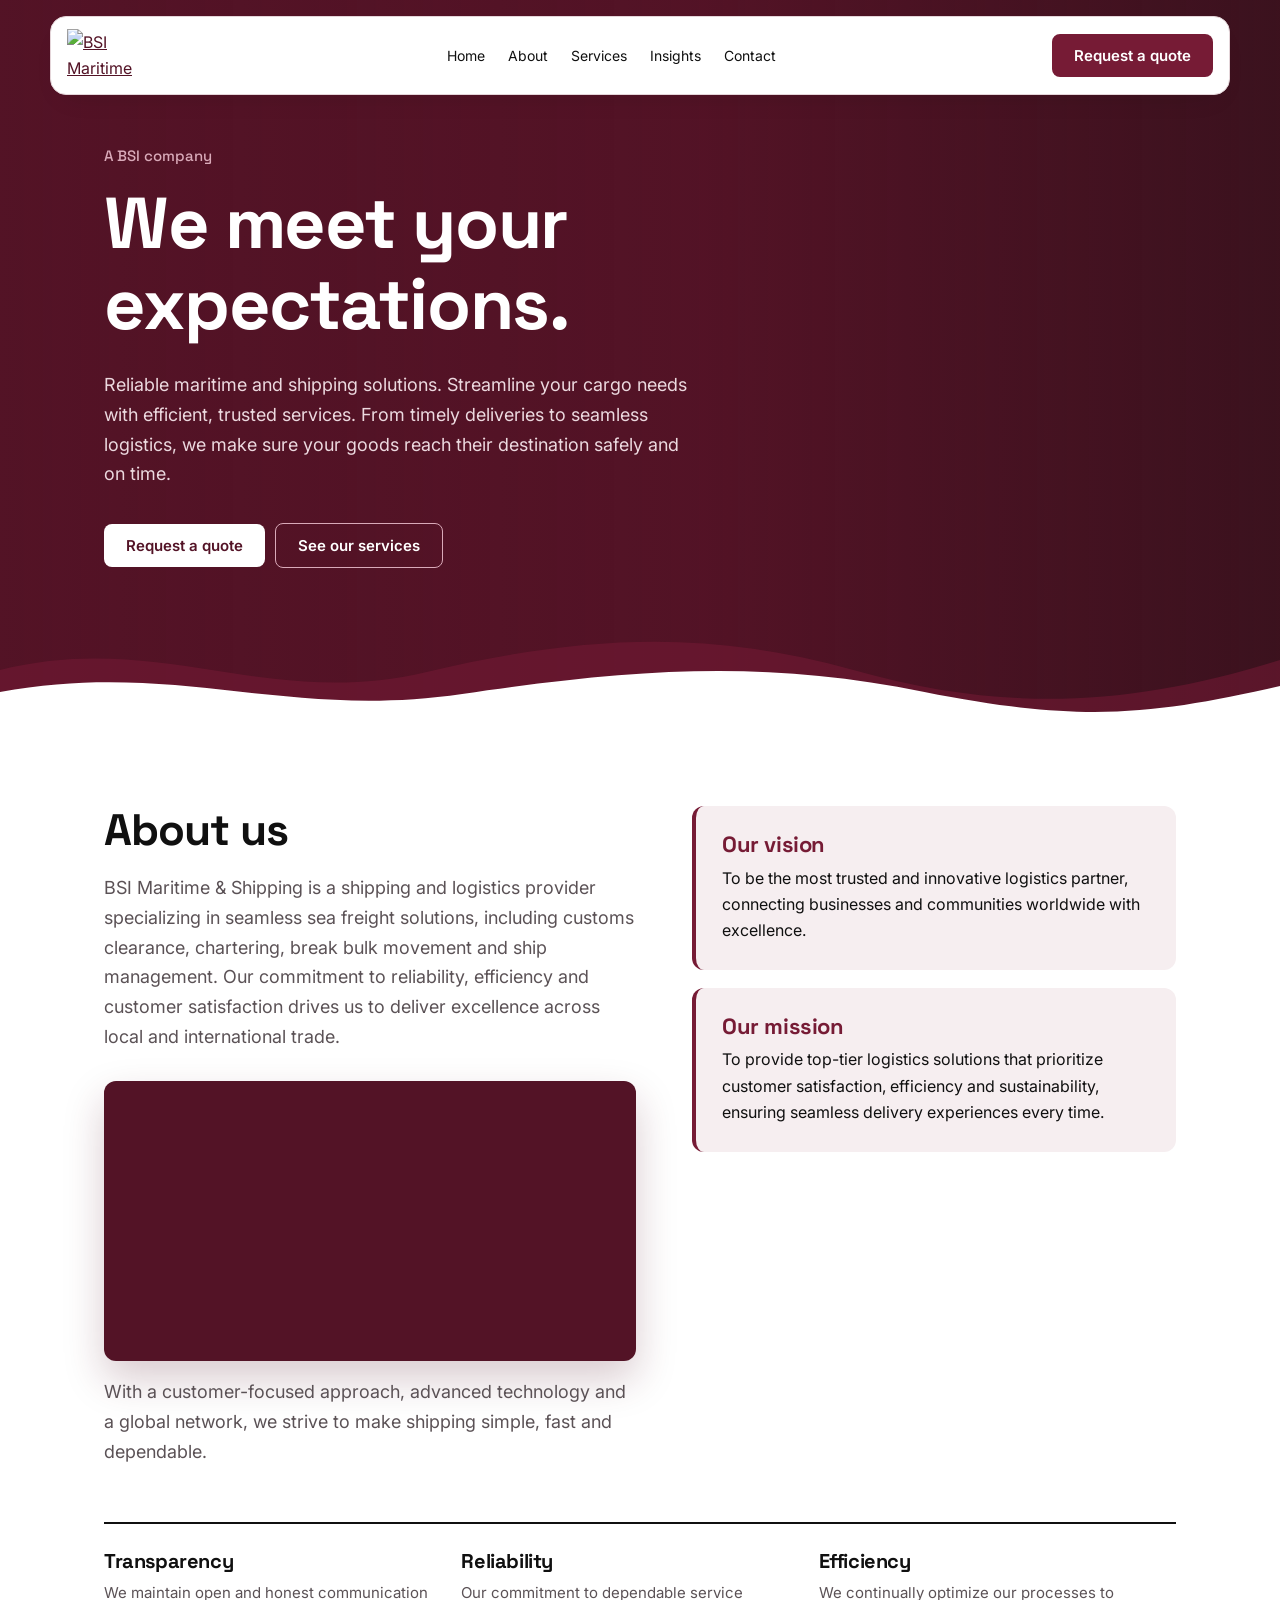
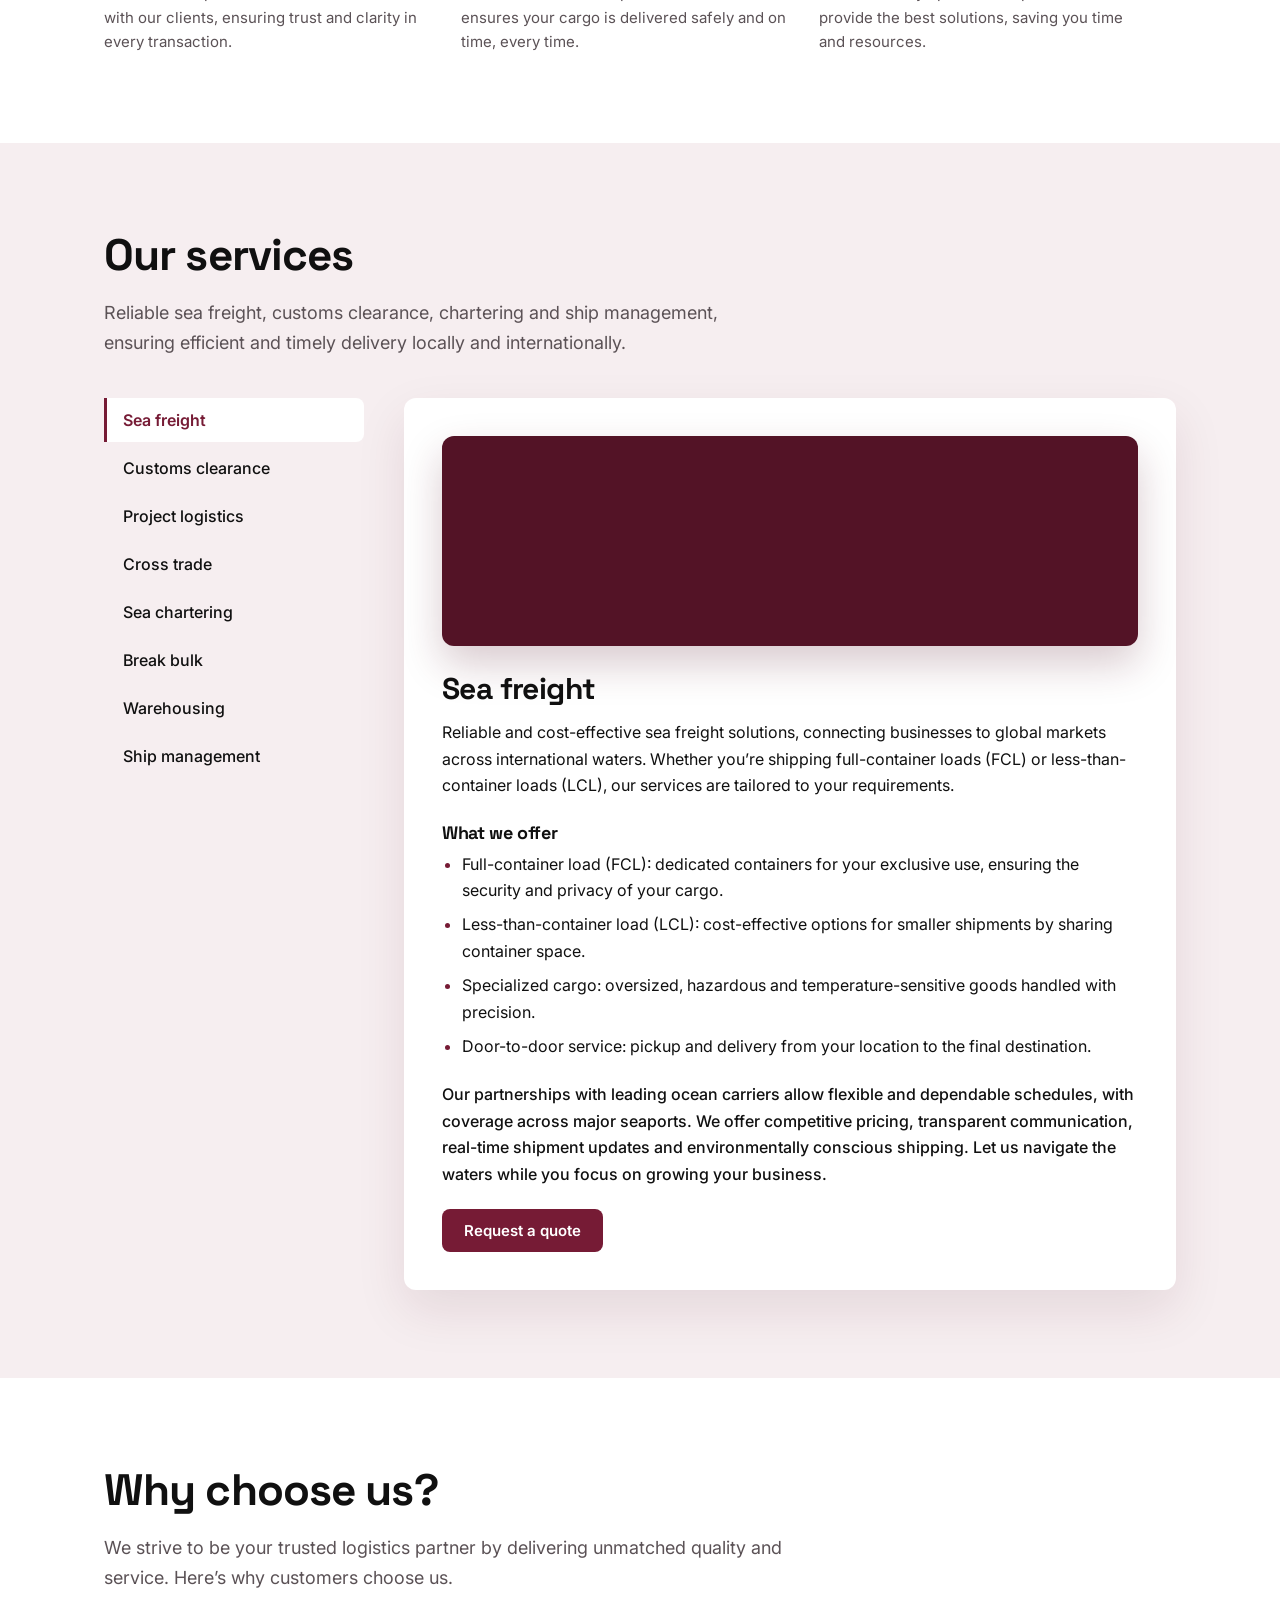
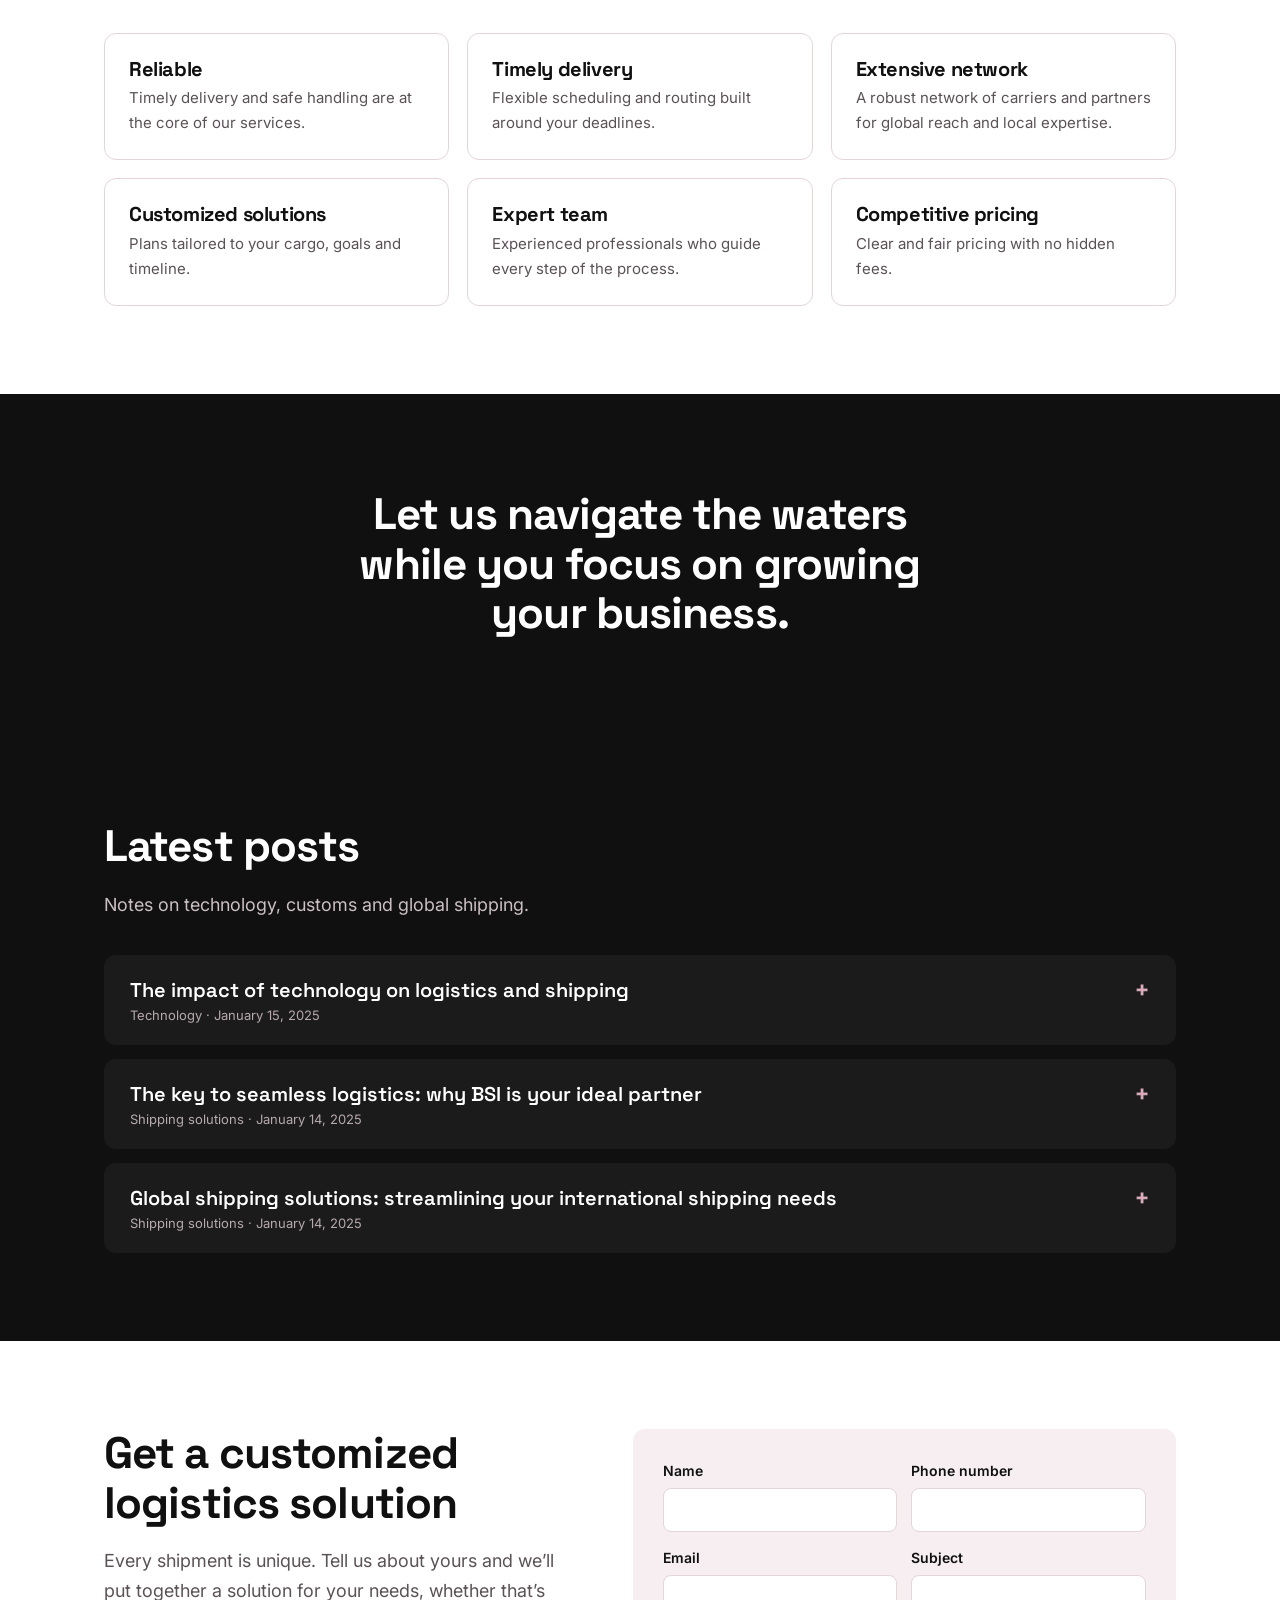
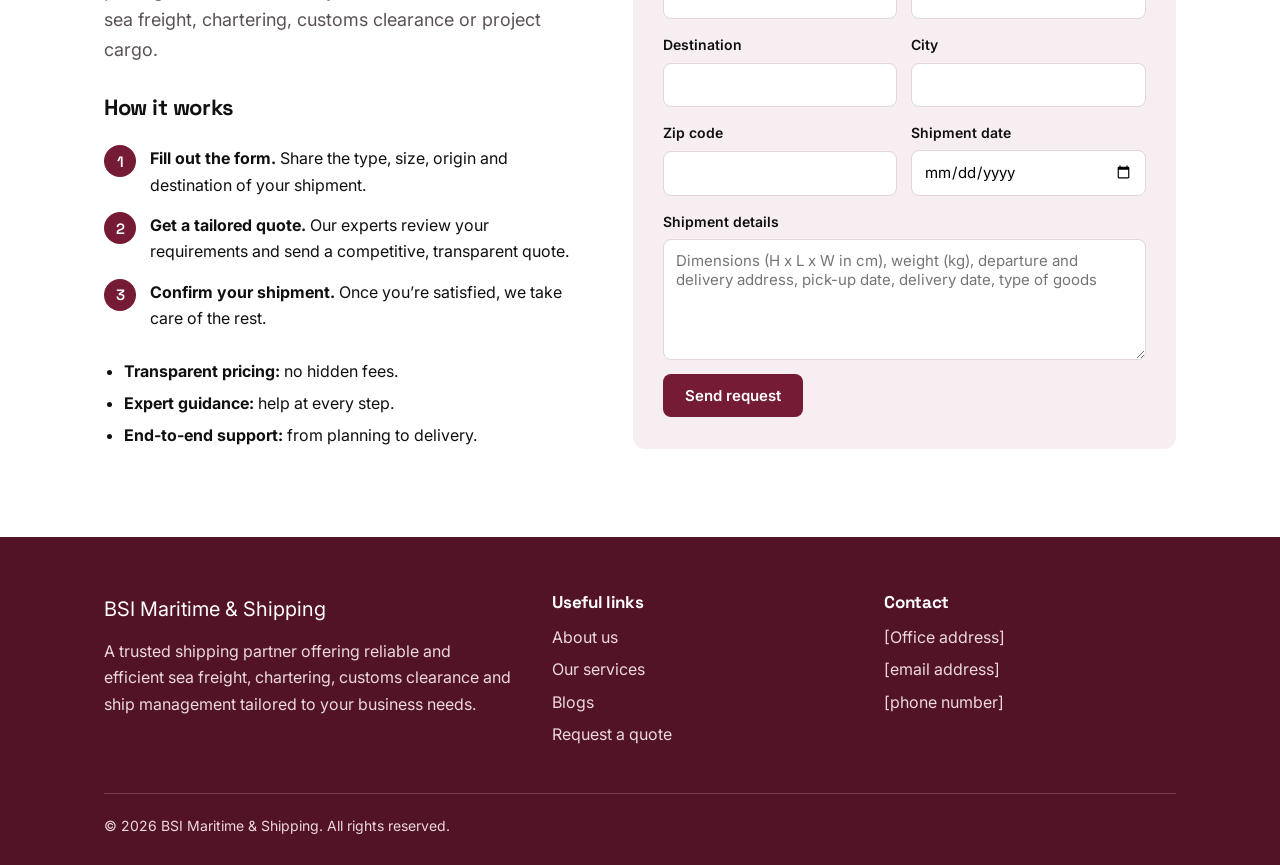
==== maritime.html @ 0d34135e "created and integrated the maritime page" ====
<!DOCTYPE html>
<html lang="en">
<head>
<meta charset="utf-8">
<meta name="viewport" content="width=device-width, initial-scale=1">
<title>BSI Maritime &amp; Shipping</title>
<meta name="description" content="Sea freight, customs clearance, chartering, break bulk and ship management from BSI Maritime & Shipping.">
<link rel="preconnect" href="https://fonts.googleapis.com">
<link rel="preconnect" href="https://fonts.gstatic.com" crossorigin>
<link href="https://fonts.googleapis.com/css2?family=Inter:wght@400;500;600&family=Space+Grotesk:wght@500;600;700&display=swap" rel="stylesheet">
<style>
:root{--primary:#761B35;--deep:#531326;--ink:#101010;--bg:#fff;--tint:#f6eef0;--line:#e4d5d9;--muted:#5b5256;--r:12px;--b:8px;--img-hero:url(assets/horse-background.jpg);--img-about:url(assets/horse-background.jpg);--img-service:url(assets/horse-background.jpg);--img-band:url(assets/horse-background.jpg)}
*{box-sizing:border-box;margin:0;padding:0}
html{scroll-behavior:smooth;scroll-padding-top:76px}
body{font:16px/1.65 Inter,sans-serif;color:var(--ink);background:var(--bg)}
h1,h2,h3,h4{font-family:'Space Grotesk',sans-serif;line-height:1.12;letter-spacing:-.02em}
a{color:var(--deep)}
:focus-visible{outline:3px solid var(--primary);outline-offset:3px}
.wrap{max-width:1120px;margin:0 auto;padding:0 24px}
section{padding:88px 0}

/* Main website navbar */
nav[aria-label="Main navigation"] {
  position: fixed;
  top: 16px;
  left: 0;
  right: 0;
  z-index: 50;
}

nav[aria-label="Main navigation"] > .wrap {
  width: calc(100% - 40px);
  max-width: 1180px;
  display: flex;
  align-items: center;
  justify-content: space-between;
  gap: clamp(10px, 1.4vw, 20px);
  padding: 12px 16px;
  background: #fff;
  border: 1px solid var(--line);
  border-radius: 16px;
  box-shadow: 0 12px 30px -18px rgba(16, 16, 16, .22);
}

.logo {
  display: block;
  flex: none;
}

.logo img {
  display: block;
  width: 104px;
  max-width: 22vw;
  height: auto;
}

.pill {
  display: flex;
  flex: 1;
  min-width: 0;
  justify-content: center;
  gap: 0;
}

.pill > div {
  position: relative;
}

.pill > div > a {
  position: relative;
  display: block;
  padding: 8px clamp(6px, .9vw, 12px);
  font-size: 14px;
  white-space: nowrap;
  border-radius: 8px;
  text-decoration: none;
  color: var(--ink);
  transition: background .25s;
}

.pill > div:hover > a {
  background: var(--tint);
  color: var(--primary);
}

.nr {
  display: flex;
  align-items: center;
  gap: 10px;
}

.burger {
  display: none;
  width: 42px;
  height: 42px;
  flex-direction: column;
  align-items: center;
  justify-content: center;
  gap: 5px;
  padding: 0;
  border: 1px solid var(--line);
  border-radius: 10px;
  background: #fff;
  cursor: pointer;
}

.burger i {
  display: block;
  width: 18px;
  height: 2px;
  background: var(--ink);
  border-radius: 2px;
  transition: transform .35s, opacity .25s;
}

.burger.open i:nth-child(1) {
  transform: translateY(7px) rotate(45deg);
}

.burger.open i:nth-child(2) {
  opacity: 0;
}

.burger.open i:nth-child(3) {
  transform: translateY(-7px) rotate(-45deg);
}

#mm {
  flex: 0 0 100%;
  min-width: 0;
  max-height: 0;
  overflow: hidden;
  padding: 0 12px;
  border-top: 1px solid transparent;
  opacity: 0;
  visibility: hidden;
  transform: translateY(-4px);
  transition: max-height .3s ease, margin-top .3s ease,
    padding .3s ease, opacity .2s ease,
    transform .3s ease, visibility .3s;
}

#mm.open {
  max-height: min(70vh, 540px);
  overflow-y: auto;
  margin-top: 8px;
  padding: 10px 12px 4px;
  border-top-color: var(--line);
  opacity: 1;
  visibility: visible;
  transform: none;
}

#mm a {
  display: block;
  padding: 12px 0;
  font-size: 15px;
  color: var(--ink);
  text-decoration: none;
  border-bottom: 1px solid var(--line);
}

#mm a:last-child {
  border: 0;
}

@media (min-width: 1101px) {
  #mm {
    display: none;
  }
}

@media (max-width: 1100px) {
  nav[aria-label="Main navigation"] > .wrap {
    flex-wrap: wrap;
    row-gap: 0;
  }

  .pill {
    display: none;
  }

  .burger {
    display: flex;
  }
}

@media (max-width: 575.98px) {
  nav[aria-label="Main navigation"] > .wrap {
    width: calc(100% - 24px);
    padding: 10px 12px;
  }

  .logo img {
    width: 88px;
  }

  .nr {
    gap: 6px;
  }

  .nr > .btn {
    padding: 10px 12px;
    font-size: 12px;
  }

  .burger {
    width: 38px;
    height: 38px;
  }
}

.btn{display:inline-block;padding:12px 22px;border-radius:var(--b);background:var(--primary);color:#fff!important;text-decoration:none;font-weight:600;border:0;cursor:pointer;font:600 15px Inter,sans-serif}
.btn{transition:background .25s,transform .25s,box-shadow .25s}
.btn:hover{background:var(--deep);transform:translateY(-2px);box-shadow:0 10px 22px rgba(83,19,38,.28)}
.btn.dark{background:var(--ink)}
.btn.light{background:#fff;color:var(--deep)!important}
.hero{background:var(--deep);isolation:isolate;color:#fff;padding:120px 0 150px;position:relative;overflow:hidden}
.hero h1{font-size:clamp(40px,7vw,72px);max-width:13ch;font-weight:700}
.hero p{max-width:54ch;margin:26px 0 34px;font-size:18px;color:#ecd9df}
.hero .tag{font:500 15px 'Space Grotesk',sans-serif;color:#d9aab9;margin-bottom:18px}
.waves{position:absolute;left:0;right:0;bottom:-2px;width:100%;height:110px}
.hero .btn+.btn{margin-left:10px}
h2{font-size:clamp(30px,4.4vw,44px);margin-bottom:18px}
.lead{max-width:62ch;color:var(--muted);font-size:18px}
.ph{border-radius:var(--r);background-size:cover;background-position:center;background-color:var(--deep)}
.band{min-height:340px;background:linear-gradient(rgba(16,16,16,.6),rgba(16,16,16,.6)),var(--img-band) center/cover var(--ink);color:#fff;display:grid;place-items:center;text-align:center;padding:48px 24px}
.band h2{max-width:22ch;margin:0 auto}
.about{display:grid;grid-template-columns:1.1fr 1fr;gap:56px;align-items:start}
.vm{display:grid;gap:18px}
.vm div{background:var(--tint);border-radius:var(--r);padding:26px}
.vm h3{font-size:22px;margin-bottom:8px;color:var(--primary)}
.values{display:grid;grid-template-columns:repeat(3,1fr);gap:0;margin-top:56px;border-top:2px solid var(--ink)}
.values div{padding:26px 26px 0 0}
.values h3{font-size:20px;margin-bottom:8px}
.values p{color:var(--muted);font-size:15px}
#services{background:var(--tint)}
.svc{display:grid;grid-template-columns:260px 1fr;gap:40px;margin-top:40px}
.tabs{display:flex;flex-direction:column;gap:4px}
.tabs button{text-align:left;padding:12px 16px;border:0;border-left:3px solid transparent;background:none;font:500 16px Inter,sans-serif;color:var(--ink);cursor:pointer;border-radius:0 var(--b) var(--b) 0}
.tabs button:hover{background:#fff}
.tabs button[aria-selected=true]{background:#fff;border-left-color:var(--primary);color:var(--primary);font-weight:600}
.panel{background:#fff;border-radius:var(--r);padding:38px}
.panel h3{font-size:30px;margin-bottom:14px}
.panel h4{font-size:18px;margin:24px 0 8px}
.panel ul{padding-left:20px;display:grid;gap:8px}
.panel li::marker{color:var(--primary)}
.panel .close{margin-top:22px;font-weight:500}
.why{display:grid;grid-template-columns:repeat(3,1fr);gap:18px;margin-top:40px}
.why div{border:1px solid var(--line);border-radius:var(--r);padding:24px}
.why h3{font-size:20px;margin-bottom:6px}
.why p{font-size:15px;color:var(--muted)}
#insights{background:var(--ink);color:#fff}
#insights .lead{color:#cbbfc3}
.posts{display:grid;gap:14px;margin-top:36px}
details{background:#1b1b1b;border-radius:var(--r);padding:22px 26px}
summary{cursor:pointer;font:600 20px 'Space Grotesk',sans-serif;list-style:none;display:flex;justify-content:space-between;gap:18px}
summary::after{content:'+';color:#d9aab9;font-size:26px;line-height:1}
summary::after{transition:transform .3s;display:inline-block}
details[open] summary::after{transform:rotate(45deg)}
summary small{display:block;font:400 13px Inter,sans-serif;color:#b7a9ae;margin-top:4px}
details .body{margin-top:18px;color:#e5dade;display:grid;gap:12px;max-width:74ch}
details h4{font-size:17px;color:#fff;margin-top:6px}
details ul{padding-left:20px;display:grid;gap:6px}
.quote{display:grid;grid-template-columns:1fr 1.15fr;gap:56px}
.steps{margin-top:26px;display:grid;gap:14px;counter-reset:s}
.steps li{list-style:none;counter-increment:s;padding-left:46px;position:relative}
.steps li::before{content:counter(s);position:absolute;left:0;top:0;width:32px;height:32px;border-radius:50%;background:var(--primary);color:#fff;display:grid;place-items:center;font:600 15px 'Space Grotesk',sans-serif}
form{display:grid;grid-template-columns:1fr 1fr;gap:14px;background:var(--tint);padding:30px;border-radius:var(--r)}
form label{display:grid;gap:5px;font-size:14px;font-weight:600}
form .full{grid-column:1/-1}
input,textarea{font:400 15px Inter,sans-serif;padding:11px 12px;border:1px solid var(--line);border-radius:var(--b);background:#fff;width:100%}
textarea{min-height:120px;resize:vertical}
#ok{display:none;grid-column:1/-1;font-weight:600;color:var(--deep)}
footer{background:var(--deep);color:#ecd9df;padding:56px 0 28px}
footer .cols{display:grid;grid-template-columns:1.4fr 1fr 1fr;gap:40px}
footer h4{color:#fff;margin-bottom:12px;font-size:17px}
footer a{color:#ecd9df;display:block;margin-bottom:6px;text-decoration:none}
footer a:hover{color:#fff}
footer .fine{margin-top:40px;padding-top:20px;border-top:1px solid #7a3a4d;font-size:14px}

/* motion + polish */
#bar{position:fixed;top:0;left:0;right:0;height:3px;background:var(--primary);transform:scaleX(0);transform-origin:left;z-index:30}
header{transition:box-shadow .3s}
header.on{box-shadow:0 6px 24px rgba(16,16,16,.08)}
nav a:not(.btn)::after{content:'';position:absolute;left:0;bottom:-6px;height:2px;width:100%;background:var(--primary);transform:scaleX(0);transform-origin:left;transition:transform .3s}
nav a:not(.btn):hover::after{transform:scaleX(1)}
.hero::before{content:'';position:absolute;inset:0;z-index:-1;background:linear-gradient(90deg,rgba(83,19,38,.94) 0%,rgba(83,19,38,.65) 55%,rgba(16,16,16,.35) 100%),var(--img-hero) center/cover;animation:zoom 24s ease-out forwards}
.hero .wrap{position:relative}
.waves{z-index:1}
.waves path:first-child{transform-origin:center;animation:drift 8s ease-in-out infinite alternate}
.hero .wrap>*{animation:rise .9s cubic-bezier(.2,.7,.2,1) both}
.hero .wrap>*:nth-child(2){animation-delay:.12s}
.hero .wrap>*:nth-child(3){animation-delay:.26s}
.hero .wrap>*:nth-child(4){animation-delay:.4s}
.hero .wrap>*:nth-child(5){animation-delay:.5s}
@keyframes zoom{from{transform:scale(1.12)}to{transform:scale(1)}}
@keyframes drift{from{transform:scaleX(1.08) translateX(-24px)}to{transform:scaleX(1.08) translateX(24px)}}
@keyframes rise{from{opacity:0;transform:translateY(28px)}to{opacity:1;transform:none}}
@keyframes fade{from{opacity:0;transform:translateY(8px)}to{opacity:1;transform:none}}
.js .rv{opacity:0;transform:translateY(26px);transition:opacity .8s cubic-bezier(.2,.7,.2,1),transform .8s cubic-bezier(.2,.7,.2,1)}
.js .rv.in{opacity:1;transform:none}
.ph{box-shadow:0 18px 40px rgba(83,19,38,.22)}
.vm div{transition:transform .3s,box-shadow .3s;border-left:4px solid var(--primary)}
.vm div:hover{transform:translateX(6px);box-shadow:0 10px 26px rgba(83,19,38,.12)}
.values div{transition:color .3s}
.values div:hover h3{color:var(--primary)}
.tabs button{transition:background .25s,color .25s,padding .25s}
.tabs button:hover{padding-left:22px}
.panel{box-shadow:0 20px 50px rgba(83,19,38,.1)}
.panel.swap>*{animation:fade .5s both}
.panel.swap>*:nth-child(2){animation-delay:.05s}.panel.swap>*:nth-child(3){animation-delay:.1s}.panel.swap>*:nth-child(n+4){animation-delay:.15s}
.why div{transition:transform .3s,border-color .3s,box-shadow .3s}
.why div:hover{transform:translateY(-6px);border-color:var(--primary);box-shadow:0 16px 34px rgba(83,19,38,.14)}
.band{background-attachment:fixed}
details{transition:background .3s}
details:hover{background:#242020}
details[open] .body{animation:fade .45s both}
input,textarea{transition:border-color .2s,box-shadow .2s}
input:focus,textarea:focus{outline:0;border-color:var(--primary);box-shadow:0 0 0 3px rgba(118,27,53,.18)}
#ok{animation:fade .5s both}
@media(max-width:860px){.band{background-attachment:scroll}}
@media(prefers-reduced-motion:reduce){*,*::before{animation:none!important;transition:none!important}.js .rv{opacity:1;transform:none}.band{background-attachment:scroll}}
@media (max-width: 860px) {
  header .wrap {
    height: auto;
    min-height: 64px;
    gap: 10px;
    flex-wrap: wrap;
    padding-top: 10px;
    padding-bottom: 10px;
  }

  .brand {
    font-size: 15px;
    line-height: 1.3;
    max-width: 185px;
  }

  .menu-toggle {
    display: block;
    margin-left: auto;
    padding: 6px 10px;
    font-size: 24px;
    line-height: 1;
    color: var(--deep);
    background: transparent;
    border: 1px solid var(--line);
    border-radius: 6px;
    cursor: pointer;
  }

  .main-nav {
    display: none;
    width: 100%;
    flex-direction: column;
    align-items: stretch;
    gap: 0;
    padding-top: 10px;
  }

  .main-nav.open {
    display: flex;
  }

  .main-nav > a:not(.btn) {
    display: block;
    padding: 10px 4px;
  }

  .main-nav .quote-btn {
    align-self: flex-start;
    width: auto;
    max-width: 150px;
    margin-top: 8px;
    padding: 9px 12px;
    font-size: 12px;
    line-height: 1.3;
    text-align: center;
  }

  .about,
  .svc,
  .quote,
  footer .cols {
    grid-template-columns: 1fr;
  }

  .values,
  .why {
    grid-template-columns: 1fr;
  }

  .tabs {
    flex-direction: row;
    flex-wrap: wrap;
  }

  .tabs button {
    border-left: 0;
    border-bottom: 3px solid transparent;
    border-radius: var(--b);
  }

  .tabs button[aria-selected="true"] {
    border-bottom-color: var(--primary);
  }

  form {
    grid-template-columns: 1fr;
  }

  section {
    padding: 48px 0;
  }

  .hero {
    padding: 64px 0 90px;
  }

  .hero h1 {
    font-size: clamp(34px, 9vw, 44px);
  }

  .hero p {
    margin: 18px 0 24px;
    font-size: 16px;
  }

  .waves {
    height: 65px;
  }

  .hero .btn+.btn {
    margin: 10px 0 0;
  }

  .panel {
    padding: 26px;
  }
}
@media(prefers-reduced-motion:reduce){html{scroll-behavior:auto}}
</style>
</head>
<body>
<div id="bar"></div>

<nav aria-label="Main navigation">
  <div class="wrap">
    <a class="logo" href="#top" aria-label="BSI Maritime home">
      <img src="/assets/bsi-logo.png" alt="BSI Maritime">
    </a>

    <div class="pill">
      <div><a href="#top">Home</a></div>
      <div><a href="#about">About</a></div>
      <div><a href="#services">Services</a></div>
      <div><a href="#insights">Insights</a></div>
      <div><a href="#contact">Contact</a></div>
    </div>

    <div class="nr">
      <a class="btn d" href="#quote">Request a quote</a>
      <button class="burger" id="bg"
        type="button" aria-label="Open menu"
        aria-expanded="false">
        <i></i><i></i><i></i>
      </button>
    </div>

    <div id="mm">
      <a href="#top">Home</a>
      <a href="#about">About</a>
      <a href="#services">Services</a>
      <a href="#insights">Insights</a>
      <a href="#contact">Contact</a>
      <a href="#quote">Request a quote</a>
    </div>
  </div>
</nav>


<main id="top">
<section class="hero">
<div class="wrap">
<p class="tag">A BSI company</p>
<h1>We meet your expectations.</h1>
<p>Reliable maritime and shipping solutions. Streamline your cargo needs with efficient, trusted services. From timely deliveries to seamless logistics, we make sure your goods reach their destination safely and on time.</p>
<a class="btn light" href="#quote">Request a quote</a><a class="btn" style="background:transparent;border:1px solid #d9aab9" href="#services">See our services</a>
</div>
<svg class="waves" viewBox="0 0 1440 110" preserveAspectRatio="none" aria-hidden="true"><path d="M0 60 C180 20 300 100 480 62 S800 20 960 60 1260 100 1440 50 V110 H0Z" fill="#761B35" opacity=".55"/><path d="M0 82 C200 50 320 110 520 84 S860 50 1040 82 1300 104 1440 76 V110 H0Z" fill="#fff"/></svg>
</section>

<section id="about"><div class="wrap">
<div class="about">
<div>
<h2>About us</h2>
<p class="lead">BSI Maritime &amp; Shipping is a shipping and logistics provider specializing in seamless sea freight solutions, including customs clearance, chartering, break bulk movement and ship management. Our commitment to reliability, efficiency and customer satisfaction drives us to deliver excellence across local and international trade.</p>
<div class="ph" role="img" aria-label="Placeholder image" style="background-image:var(--img-about);height:280px;margin-top:30px"></div>
<p class="lead" style="margin-top:16px">With a customer-focused approach, advanced technology and a global network, we strive to make shipping simple, fast and dependable.</p>
</div>
<div class="vm">
<div><h3>Our vision</h3><p>To be the most trusted and innovative logistics partner, connecting businesses and communities worldwide with excellence.</p></div>
<div><h3>Our mission</h3><p>To provide top-tier logistics solutions that prioritize customer satisfaction, efficiency and sustainability, ensuring seamless delivery experiences every time.</p></div>
</div></div>
<div class="values">
<div><h3>Transparency</h3><p>We maintain open and honest communication with our clients, ensuring trust and clarity in every transaction.</p></div>
<div><h3>Reliability</h3><p>Our commitment to dependable service ensures your cargo is delivered safely and on time, every time.</p></div>
<div><h3>Efficiency</h3><p>We continually optimize our processes to provide the best solutions, saving you time and resources.</p></div>
</div></div></section>

<section id="services"><div class="wrap">
<h2>Our services</h2>
<p class="lead">Reliable sea freight, customs clearance, chartering and ship management, ensuring efficient and timely delivery locally and internationally.</p>
<div class="svc">
<div class="tabs" role="tablist" aria-label="Services" id="tabs"></div>
<div class="panel" id="panel" role="tabpanel" aria-live="polite"></div>
</div></div></section>

<section id="why"><div class="wrap">
<h2>Why choose us?</h2>
<p class="lead">We strive to be your trusted logistics partner by delivering unmatched quality and service. Here’s why customers choose us.</p>
<div class="why">
<div><h3>Reliable</h3><p>Timely delivery and safe handling are at the core of our services.</p></div>
<div><h3>Timely delivery</h3><p>Flexible scheduling and routing built around your deadlines.</p></div>
<div><h3>Extensive network</h3><p>A robust network of carriers and partners for global reach and local expertise.</p></div>
<div><h3>Customized solutions</h3><p>Plans tailored to your cargo, goals and timeline.</p></div>
<div><h3>Expert team</h3><p>Experienced professionals who guide every step of the process.</p></div>
<div><h3>Competitive pricing</h3><p>Clear and fair pricing with no hidden fees.</p></div>
</div></div></section>

<div class="band"><h2>Let us navigate the waters while you focus on growing your business.</h2></div>

<section id="insights"><div class="wrap">
<h2>Latest posts</h2>
<p class="lead">Notes on technology, customs and global shipping.</p>
<div class="posts">
<details><summary><span>The impact of technology on logistics and shipping<small>Technology · January 15, 2025</small></span></summary><div class="body">
<p>Saudi Arabia’s logistics and shipping sector is transforming due to rapid technological advancements and Vision 2030’s ambitious goals. This initiative aims to diversify the economy, reducing oil dependence and positioning the Kingdom as a global logistics hub.</p>
<h4>Key technological drivers</h4>
<ul><li><b>Digital logistics platforms:</b> real-time visibility, better tracking, optimized routing and improved inventory management.</li>
<li><b>Blockchain:</b> a secure, transparent record of each step that reduces fraud and paperwork and streamlines customs.</li>
<li><b>Internet of Things:</b> sensors and GPS trackers report the location and condition of goods in transit.</li>
<li><b>Automation:</b> robotics, AGVs and automated storage speed up warehouse operations and port handling.</li></ul>
<h4>Conclusion</h4>
<p>Technology is driving significant improvements in efficiency, transparency and sustainability. Advanced tools like blockchain, IoT and automation will play an increasingly critical role in establishing the Kingdom as a leading global logistics hub.</p></div></details>

<details><summary><span>The key to seamless logistics: why BSI is your ideal partner<small>Shipping solutions · January 14, 2025</small></span></summary><div class="body">
<p>Efficient logistics is the backbone of every successful business. Whether you’re a small enterprise or a large corporation, a reliable logistics partner makes the difference.</p>
<h4>Simplified customs clearance</h4>
<p>Our customs clearance experts handle the documentation and compliance requirements, so your goods clear customs quickly and without hassle.</p>
<h4>Specialized logistics for unique needs</h4>
<p>We handle unique and complex cargo, including oversized freight and heavy equipment, with customized solutions for the most challenging requirements.</p>
<h4>Why choose us</h4>
<ul><li><b>Extensive network:</b> global reach and local expertise.</li><li><b>Reliability:</b> timely delivery and safe handling.</li><li><b>Technology-driven:</b> real-time shipment updates.</li><li><b>Customer-centric:</b> personalized support and tailored solutions.</li></ul></div></details>

<details><summary><span>Global shipping solutions: streamlining your international shipping needs<small>Shipping solutions · January 14, 2025</small></span></summary><div class="body">
<p>Businesses increasingly rely on international shipping to expand their reach. Global shipping solutions combine three services:</p>
<ul><li><b>International freight forwarding:</b> choosing the right mode, optimizing routes, selecting carriers and managing documentation.</li>
<li><b>Customs brokerage:</b> classifying goods, paying duties and taxes, preparing declarations and keeping up with changing regulations.</li>
<li><b>End-to-end logistics:</b> sourcing, warehousing, inventory management, delivery and returns in one place.</li></ul>
<h4>How we streamline your shipping</h4>
<ul><li>Customized solutions for small packages or large freight.</li><li>A global network of trusted partners.</li><li>Real-time tracking for transparency and control.</li><li>Accurate customs documentation and open communication.</li></ul></div></details>
</div></div></section>

<section id="quote"><div class="wrap quote">
<div>
<h2>Get a customized logistics solution</h2>
<p class="lead">Every shipment is unique. Tell us about yours and we’ll put together a solution for your needs, whether that’s sea freight, chartering, customs clearance or project cargo.</p>
<h3 style="margin-top:30px;font-size:22px">How it works</h3>
<ol class="steps">
<li><b>Fill out the form.</b> Share the type, size, origin and destination of your shipment.</li>
<li><b>Get a tailored quote.</b> Our experts review your requirements and send a competitive, transparent quote.</li>
<li><b>Confirm your shipment.</b> Once you’re satisfied, we take care of the rest.</li></ol>
<ul style="margin-top:26px;padding-left:20px;display:grid;gap:6px"><li><b>Transparent pricing:</b> no hidden fees.</li><li><b>Expert guidance:</b> help at every step.</li><li><b>End-to-end support:</b> from planning to delivery.</li></ul>
</div>
<form id="qf">
<label>Name<input name="name" required></label>
<label>Phone number<input name="phone" type="tel"></label>
<label>Email<input name="email" type="email" required></label>
<label>Subject<input name="subject"></label>
<label>Destination<input name="dest"></label>
<label>City<input name="city"></label>
<label>Zip code<input name="zip"></label>
<label>Shipment date<input name="date" type="date"></label>
<label class="full">Shipment details<textarea name="details" placeholder="Dimensions (H x L x W in cm), weight (kg), departure and delivery address, pick-up date, delivery date, type of goods"></textarea></label>
<div class="full"><button class="btn" type="submit">Send request</button></div>
<p id="ok" role="status">Thanks. We’ve received your request and will reply with a quote.</p>
</form></div></section>
</main>

<footer id="contact"><div class="wrap">
<div class="cols">
<div><a class="brand" style="color:#fff;font-size:20px" href="#top">BSI Maritime &amp; Shipping</a>
<p style="margin-top:12px;max-width:44ch">A trusted shipping partner offering reliable and efficient sea freight, chartering, customs clearance and ship management tailored to your business needs.</p></div>
<div><h4>Useful links</h4><a href="#about">About us</a><a href="#services">Our services</a><a href="#insights">Blogs</a><a href="#quote">Request a quote</a></div>
<div><h4>Contact</h4><a href="#">[Office address]</a><a href="mailto:info@example.com">[email address]</a><a href="tel:+000000000">[phone number]</a></div>
</div>
<p class="fine">© 2026 BSI Maritime &amp; Shipping. All rights reserved.</p>
</div></footer>

<script>
const S=[
["Sea freight","Reliable and cost-effective sea freight solutions, connecting businesses to global markets across international waters. Whether you’re shipping full-container loads (FCL) or less-than-container loads (LCL), our services are tailored to your requirements.",
["Full-container load (FCL): dedicated containers for your exclusive use, ensuring the security and privacy of your cargo.","Less-than-container load (LCL): cost-effective options for smaller shipments by sharing container space.","Specialized cargo: oversized, hazardous and temperature-sensitive goods handled with precision.","Door-to-door service: pickup and delivery from your location to the final destination."],
"Our partnerships with leading ocean carriers allow flexible and dependable schedules, with coverage across major seaports. We offer competitive pricing, transparent communication, real-time shipment updates and environmentally conscious shipping. Let us navigate the waters while you focus on growing your business."],
["Customs clearance","Our expert team ensures your shipments clear customs quickly, efficiently and in full compliance with regulatory requirements.",
["Documentation preparation: bills of lading, commercial invoices and customs declarations.","Regulatory compliance: the latest customs rules and import/export regulations.","Duty and tax calculations: precise estimates and managed payments.","Cargo classification: proper classification to avoid delays and optimize duties."],
"Real-time status updates, a lower risk of penalties and a streamlined import/export process, with expert advice on international trade rules."],
["Project logistics","End-to-end solutions for complex, large-scale construction, energy, infrastructure and industrial projects, with seamless coordination of every logistical detail.",
["Logistics planning: route optimization and risk assessment.","Specialized transport: heavy-duty equipment for oversized and heavy cargo.","Multimodal solutions: integrated freight for cost-effective, timely delivery.","On-site coordination: experienced personnel overseeing operations."],
"We serve construction, energy and power, oil and gas, infrastructure development and mining, with dedicated project managers for clear communication."],
["Cross trade","Seamless international shipments between two countries without the cargo passing through the country of the trading company.",
["Global network of partners and agents in key trade hubs.","Multimodal shipping for cost-effective, timely delivery.","Documentation management: bills of lading, customs paperwork and certificates of origin.","Real-time tracking and end-to-end coordination from pickup to delivery."],
"We serve retail and e-commerce, manufacturing, energy and resources, and pharmaceuticals, with efficient routing, secure handling and regulatory compliance."],
["Sea chartering","Speed, flexibility and efficiency for large-scale and specialized shipments, from oversized equipment to high-volume cargo.",
["Full charter services: dedicated vessels for high-volume cargo.","Project cargo: heavy and oversized equipment for infrastructure and energy projects.","Breakbulk shipping: non-containerized goods moved safely and efficiently.","Route optimization: planning to minimize transit times and cost."],
"Charter plans are tailored to your cargo, with an experienced team and clear updates from planning to final delivery. We support energy and infrastructure, pharmaceuticals, retail and consumer goods, and automotive."],
["Break bulk","Transport of oversized, heavy or irregularly shaped cargo that cannot fit into standard containers, such as machinery, construction materials and industrial equipment.",
["Custom handling: strategies for loading, unloading and securing non-standard cargo.","Specialized equipment: advanced lifting tools, flatbeds and open-deck carriers.","Port-to-destination services: coordination from port handling to delivery.","Compliance with international shipping standards and local customs requirements."],
"Our experienced professionals minimize risk and keep your cargo safe, with efficient, cost-effective solutions tailored to your needs."],
["Warehousing","Secure, strategically located warehousing for short-term or long-term storage of a variety of cargo types.",
["Secure storage: 24/7 surveillance and advanced security measures.","Temperature-controlled facilities for perishables and pharmaceuticals.","Inventory management: accurate tracking and real-time visibility.","Order fulfillment, cross-docking, packaging and labeling, kitting and assembly."],
"Let us take care of your inventory while you focus on growing your business."],
["Ship management","A global provider of ship management services, working closely with shipowners out of a deep passion for ships and the maritime industry.",
["Ship management, crew management and technical services.","Expertise across all types and sizes of vessels.","An approach built on transparency, open communication and trust."],
"We set the benchmark for ship management and never compromise on quality, which is what defines our partnerships with clients worldwide."]
];
const tabs=document.getElementById('tabs'),panel=document.getElementById('panel');
function show(i){
 [...tabs.children].forEach((b,j)=>b.setAttribute('aria-selected',j===i));
 const s=S[i];
 swap();panel.innerHTML='<div class="ph" role="img" aria-label="Placeholder image" style="background-image:var(--img-service);height:210px;margin-bottom:26px"></div><h3>'+s[0]+'</h3><p>'+s[1]+'</p><h4>What we offer</h4><ul>'+s[2].map(x=>'<li>'+x+'</li>').join('')+'</ul><p class="close">'+s[3]+'</p><p style="margin-top:22px"><a class="btn" href="#quote">Request a quote</a></p>';
}
S.forEach((s,i)=>{const b=document.createElement('button');b.type='button';b.role='tab';b.textContent=s[0];b.onclick=()=>show(i);tabs.appendChild(b)});
function swap(){panel.classList.remove('swap');void panel.offsetWidth;panel.classList.add('swap')}
show(0);
document.getElementById('qf').addEventListener('submit',e=>{e.preventDefault();document.getElementById('ok').style.display='block';e.target.reset()});
document.documentElement.classList.add('js');
const hdr = document.querySelector('nav[aria-label="Main navigation"]');
const bar = document.getElementById('bar');

function sc() {
  const h = document.documentElement;
  if (hdr) hdr.classList.toggle('on', scrollY > 10);
  if (bar) {
    bar.style.transform = 'scaleX(' + (scrollY / (h.scrollHeight - innerHeight || 1)) + ')';
  }
}
addEventListener('scroll',sc,{passive:true});sc();
const io=new IntersectionObserver(es=>es.forEach(e=>{if(e.isIntersecting){e.target.classList.add('in');io.unobserve(e.target)}}),{threshold:.15});
document.querySelectorAll('.about>div,.values>div,.why>div,.posts details,.quote>*,.svc>*,.band h2,section>.wrap>h2,.lead').forEach((el,i)=>{el.classList.add('rv');el.style.transitionDelay=(i%4)*90+'ms';io.observe(el)});

const menuButton = document.querySelector("#bg");
const mobileMenu = document.querySelector("#mm");

function toggleMenu(open) {
  mobileMenu.classList.toggle("open", open);
  menuButton.classList.toggle("open", open);
  menuButton.setAttribute("aria-expanded", String(open));
}

menuButton.addEventListener("click", () => {
  toggleMenu(!mobileMenu.classList.contains("open"));
});

mobileMenu.querySelectorAll("a").forEach((link) => {
  link.addEventListener("click", () => toggleMenu(false));
});

window.addEventListener("resize", () => {
  if (window.innerWidth > 1100) toggleMenu(false);
});

</script>
</body>
</html>
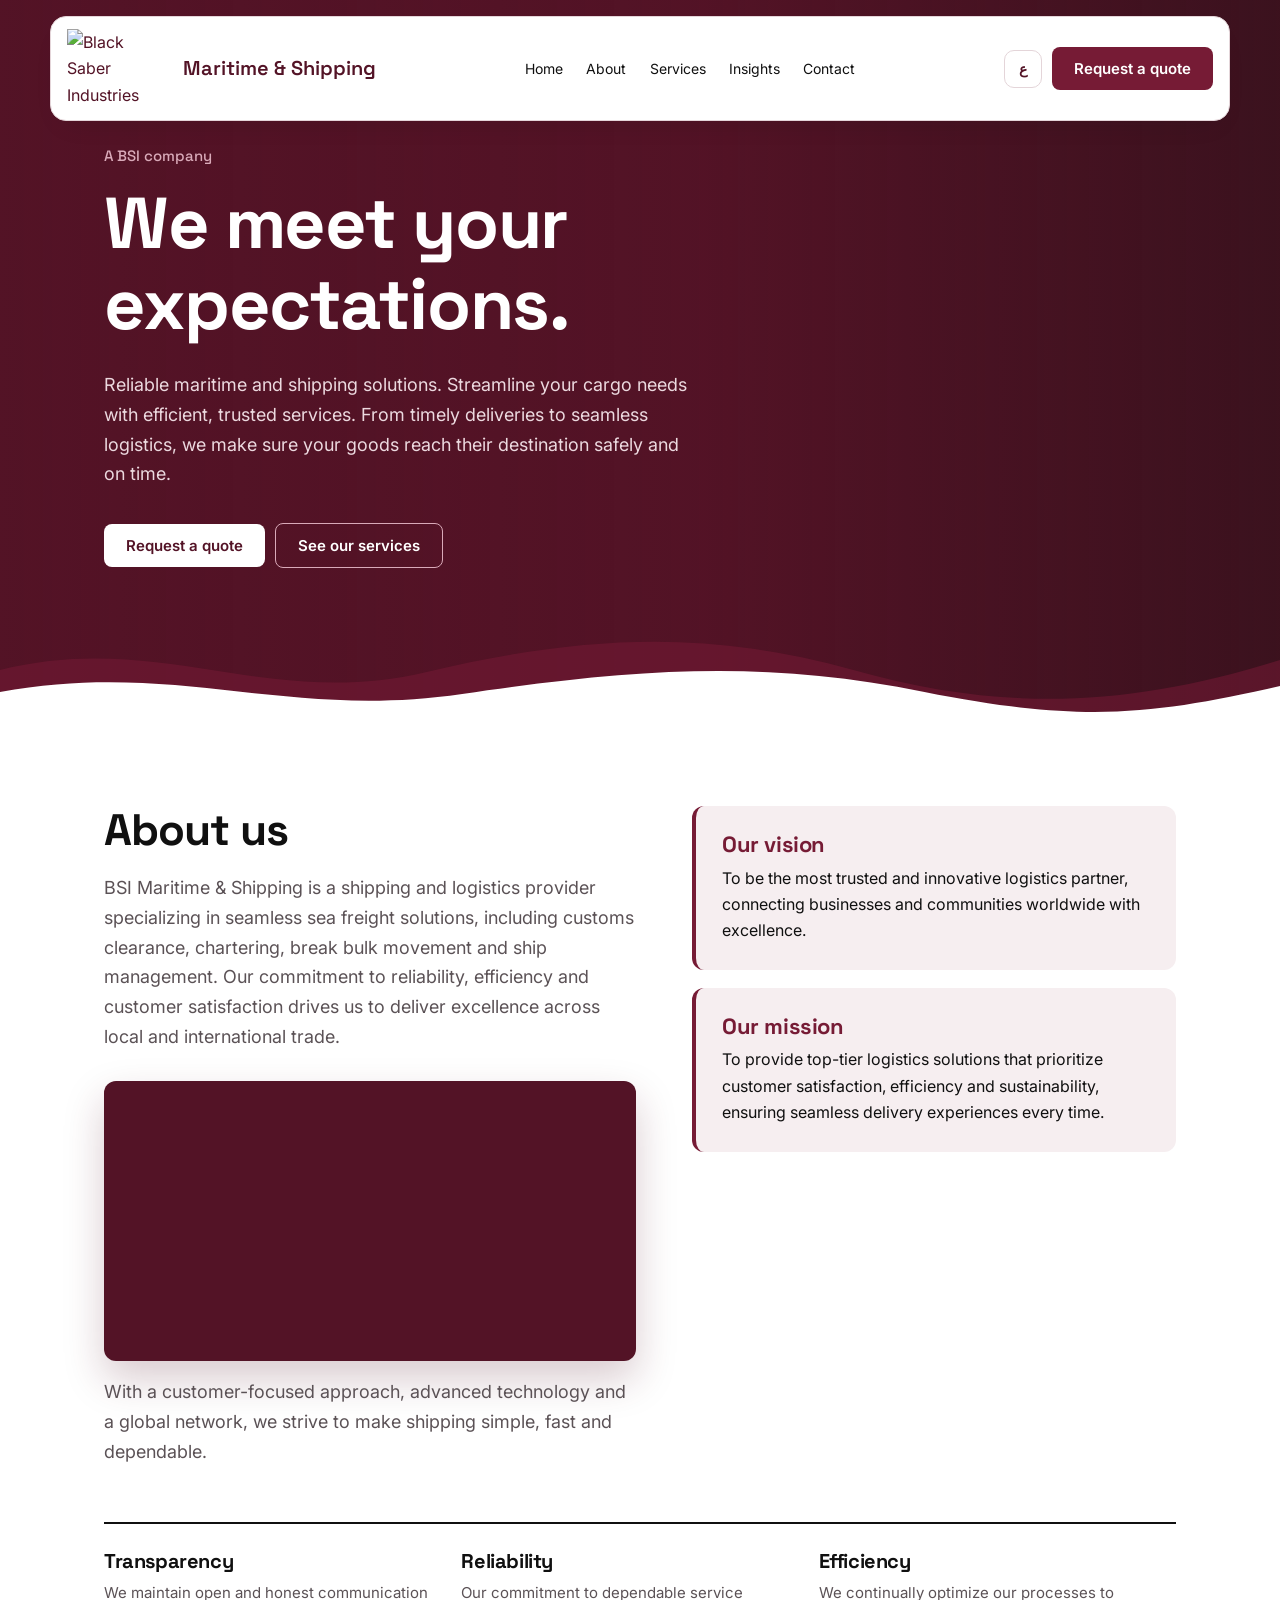
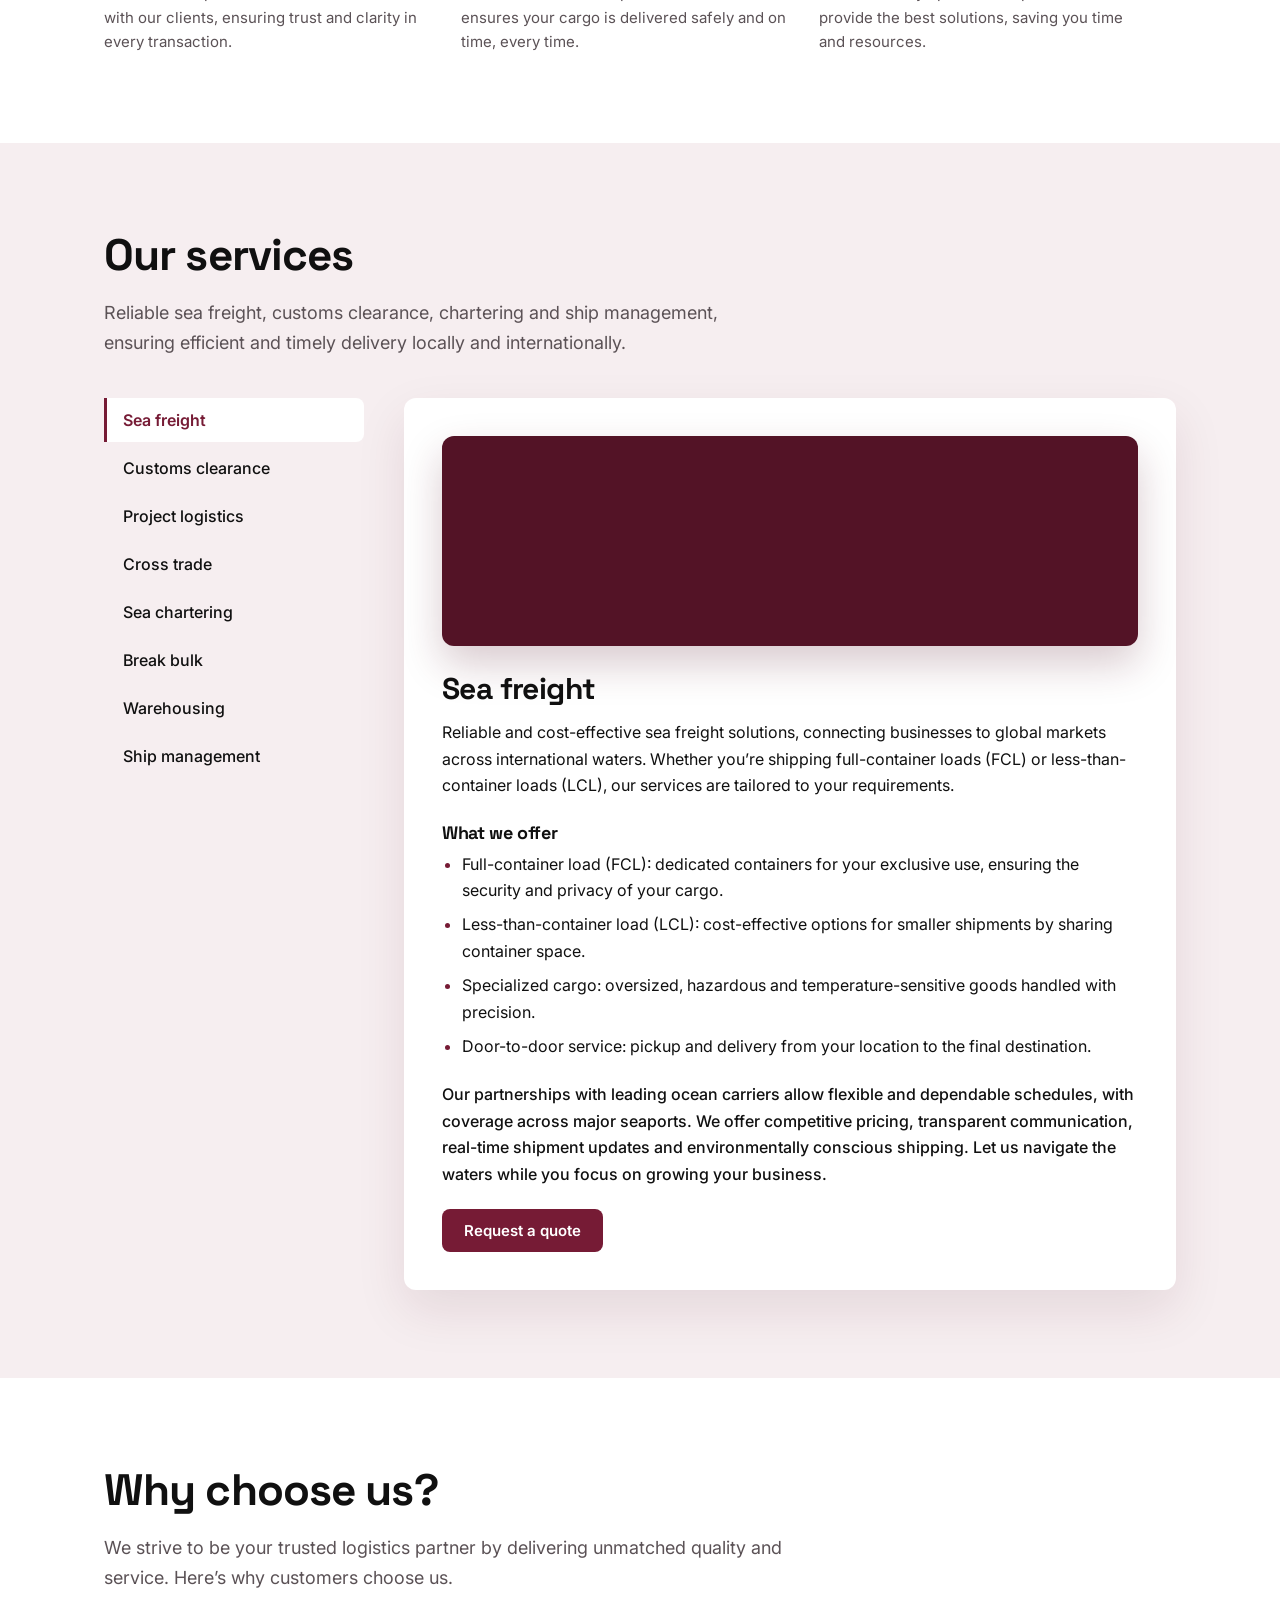
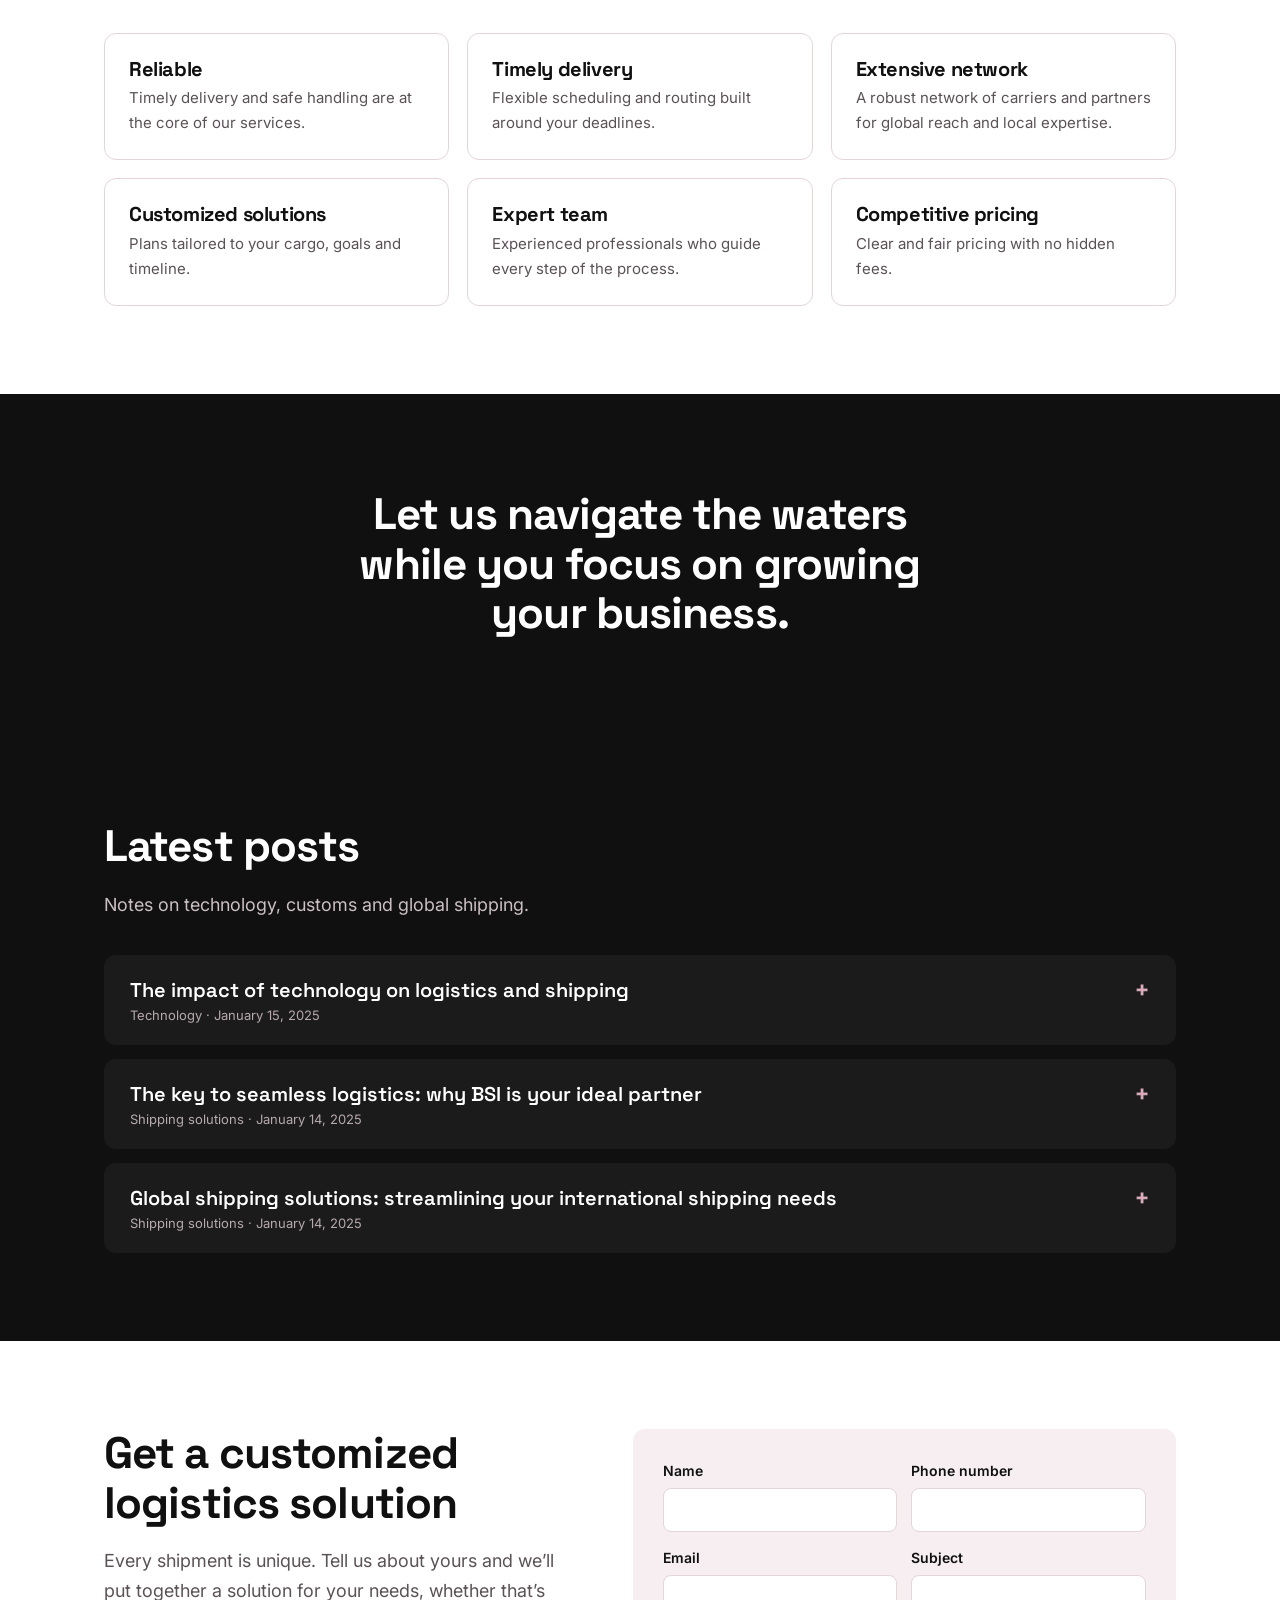
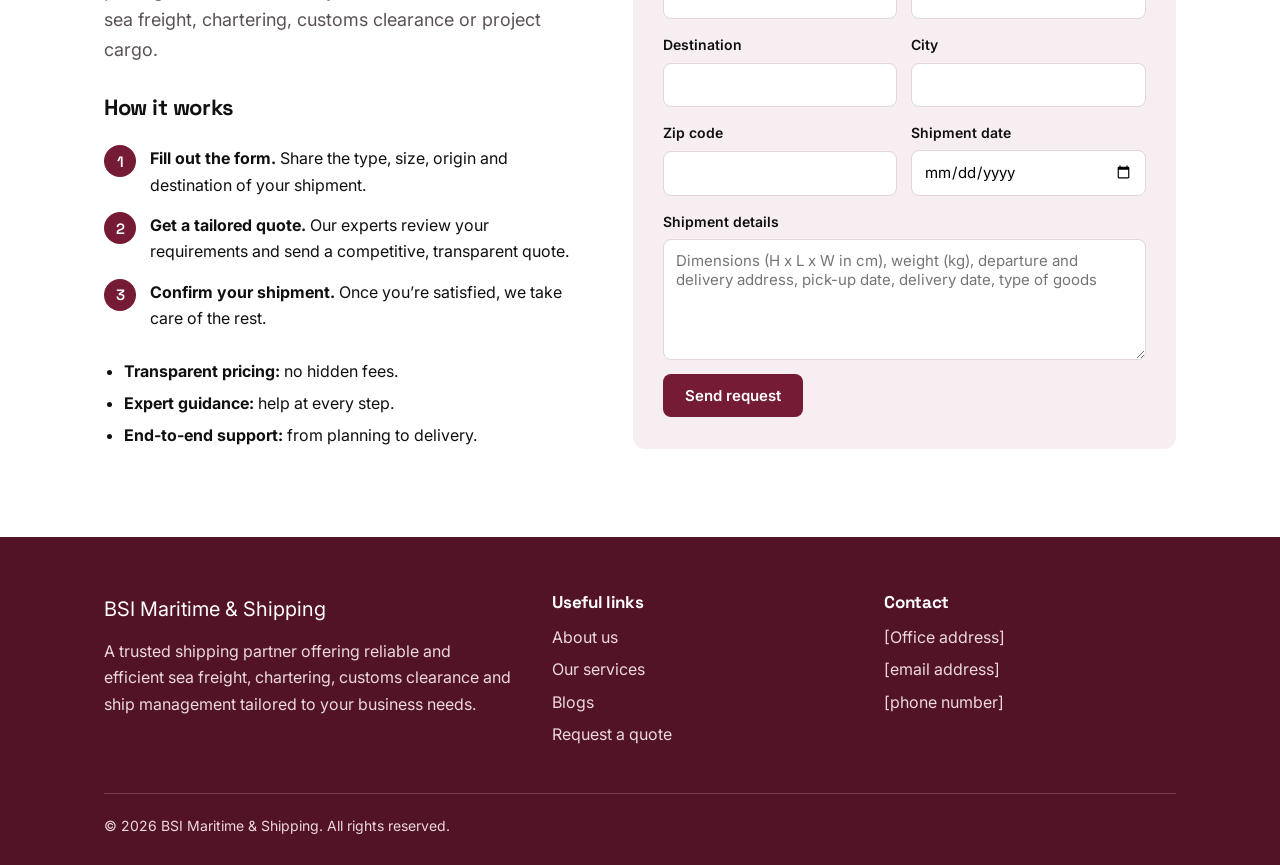
==== commit 9ff56d34: "added translation option in maritime website" ====
--- a/maritime.html
+++ b/maritime.html
@@ -43,8 +43,11 @@
 }
 
 .logo {
-  display: block;
+  display: flex;
+  align-items: center;
+  gap: 12px;
   flex: none;
+  text-decoration: none;
 }
 
 .logo img {
@@ -52,6 +55,14 @@
   width: 104px;
   max-width: 22vw;
   height: auto;
+}
+
+.logo span {
+  font-family: 'Space Grotesk', sans-serif;
+  font-size: 20px;
+  font-weight: 600;
+  color: var(--deep);
+  white-space: nowrap;
 }
 
 .pill {
@@ -87,6 +98,36 @@
   display: flex;
   align-items: center;
   gap: 10px;
+}
+
+.language-toggle {
+  display: inline-flex;
+  align-items: center;
+  justify-content: center;
+  min-width: 38px;
+  height: 38px;
+  padding: 0 10px;
+  border: 1px solid var(--line);
+  border-radius: 10px;
+  background: #fff;
+  color: var(--deep);
+  font: 600 14px Inter, sans-serif;
+  cursor: pointer;
+  flex-shrink: 0;
+}
+
+.language-toggle:hover {
+  background: var(--tint);
+  border-color: var(--primary);
+}
+
+@media (max-width: 575.98px) {
+  .language-toggle {
+    min-width: 32px;
+    height: 34px;
+    padding: 0 6px;
+    font-size: 12px;
+  }
 }
 
 .burger {
@@ -187,26 +228,62 @@
 
 @media (max-width: 575.98px) {
   nav[aria-label="Main navigation"] > .wrap {
-    width: calc(100% - 24px);
-    padding: 10px 12px;
+    width: calc(100% - 20px);
+    padding: 10px;
+    display: flex;
+    flex-wrap: wrap;
+    align-items: center;
+    justify-content: space-between;
+    column-gap: 6px;
+    row-gap: 0;
+  }
+
+  .logo {
+    display: flex;
+    align-items: center;
+    gap: 5px;
+    flex: 1 1 0;
+    min-width: 0;
   }
 
   .logo img {
-    width: 88px;
+    width: 55px;
+    max-width: none;
+    height: auto;
+    flex-shrink: 0;
+  }
+
+  .logo span {
+    font-size: 12.5px;
+    line-height: 1.15;
+    white-space: normal;
+    min-width: 0;
   }
 
   .nr {
-    gap: 6px;
+    display: flex;
+    align-items: center;
+    gap: 5px;
+    flex: 0 0 auto;
+    margin-left: auto;
   }
 
   .nr > .btn {
-    padding: 10px 12px;
-    font-size: 12px;
+    padding: 8px 7px;
+    font-size: 10px;
+    white-space: nowrap;
   }
 
   .burger {
-    width: 38px;
-    height: 38px;
+    display: flex;
+    width: 34px;
+    height: 34px;
+    flex-shrink: 0;
+  }
+
+  #mm {
+    flex: 0 0 100%;
+    width: 100%;
   }
 }
 
@@ -448,7 +525,8 @@
 <nav aria-label="Main navigation">
   <div class="wrap">
     <a class="logo" href="#top" aria-label="BSI Maritime home">
-      <img src="/assets/bsi-logo.png" alt="BSI Maritime">
+        <img src="/assets/bsi-logo.png" alt="Black Saber Industries">
+        <span>Maritime &amp; Shipping</span>
     </a>
 
     <div class="pill">
@@ -458,16 +536,18 @@
       <div><a href="#insights">Insights</a></div>
       <div><a href="#contact">Contact</a></div>
     </div>
-
     <div class="nr">
-      <a class="btn d" href="#quote">Request a quote</a>
-      <button class="burger" id="bg"
+      <button class="language-toggle" id="language-toggle"
+        type="button" aria-label="Switch to Arabic">
+        ع
+      </button>
+    <a class="btn d" href="#quote">Request a quote</a>
+    <button class="burger" id="bg"
         type="button" aria-label="Open menu"
         aria-expanded="false">
         <i></i><i></i><i></i>
-      </button>
+    </button>
     </div>
-
     <div id="mm">
       <a href="#top">Home</a>
       <a href="#about">About</a>
@@ -599,6 +679,7 @@
 <p class="fine">© 2026 BSI Maritime &amp; Shipping. All rights reserved.</p>
 </div></footer>
 
+<script src="/translations.js"></script>
 <script>
 const S=[
 ["Sea freight","Reliable and cost-effective sea freight solutions, connecting businesses to global markets across international waters. Whether you’re shipping full-container loads (FCL) or less-than-container loads (LCL), our services are tailored to your requirements.",
@@ -672,6 +753,87 @@
   if (window.innerWidth > 1100) toggleMenu(false);
 });
 
+/* English / Arabic language toggle */
+(() => {
+  const button = document.getElementById("language-toggle");
+  if (!button) return;
+
+  const translations = window.BSI_AR_TRANSLATIONS || {};
+  const originalTexts = new WeakMap();
+  let currentLanguage = "en";
+
+  function translatePage(language) {
+    currentLanguage = language;
+
+    const walker = document.createTreeWalker(
+      document.body,
+      NodeFilter.SHOW_TEXT
+    );
+
+    let node;
+
+    while ((node = walker.nextNode())) {
+      if (
+        !node.parentElement ||
+        node.parentElement.closest(
+          "script, style, textarea, input, select, .language-toggle"
+        )
+      ) continue;
+
+      if (!originalTexts.has(node)) {
+        originalTexts.set(node, node.nodeValue);
+      }
+
+      const original = originalTexts.get(node);
+      const key = original.replace(/\s+/g, " ").trim();
+
+      if (!key) continue;
+
+      const translated =
+        language === "ar" ? (translations[key] || key) : original;
+
+      if (node.nodeValue !== translated) {
+        node.nodeValue = translated;
+      }
+    }
+
+    document.documentElement.lang = language;
+    document.documentElement.dir = language === "ar" ? "rtl" : "ltr";
+
+    button.textContent = language === "ar" ? "EN" : "ع";
+    button.setAttribute(
+      "aria-label",
+      language === "ar" ? "Switch to English" : "Switch to Arabic"
+    );
+
+    try {
+      localStorage.setItem("bsi-language", language);
+    } catch {}
+  }
+
+  button.addEventListener("click", () => {
+    translatePage(currentLanguage === "en" ? "ar" : "en");
+  });
+
+  let savedLanguage = "en";
+  try {
+    savedLanguage =
+      localStorage.getItem("bsi-language") === "ar" ? "ar" : "en";
+  } catch {}
+
+  translatePage(savedLanguage);
+
+  // Translate content generated when a service tab is selected.
+  const observer = new MutationObserver(() => {
+    if (currentLanguage === "ar") translatePage("ar");
+  });
+
+  observer.observe(document.getElementById("panel"), {
+    childList: true,
+    subtree: true
+  });
+})();
+
 </script>
 </body>
 </html>
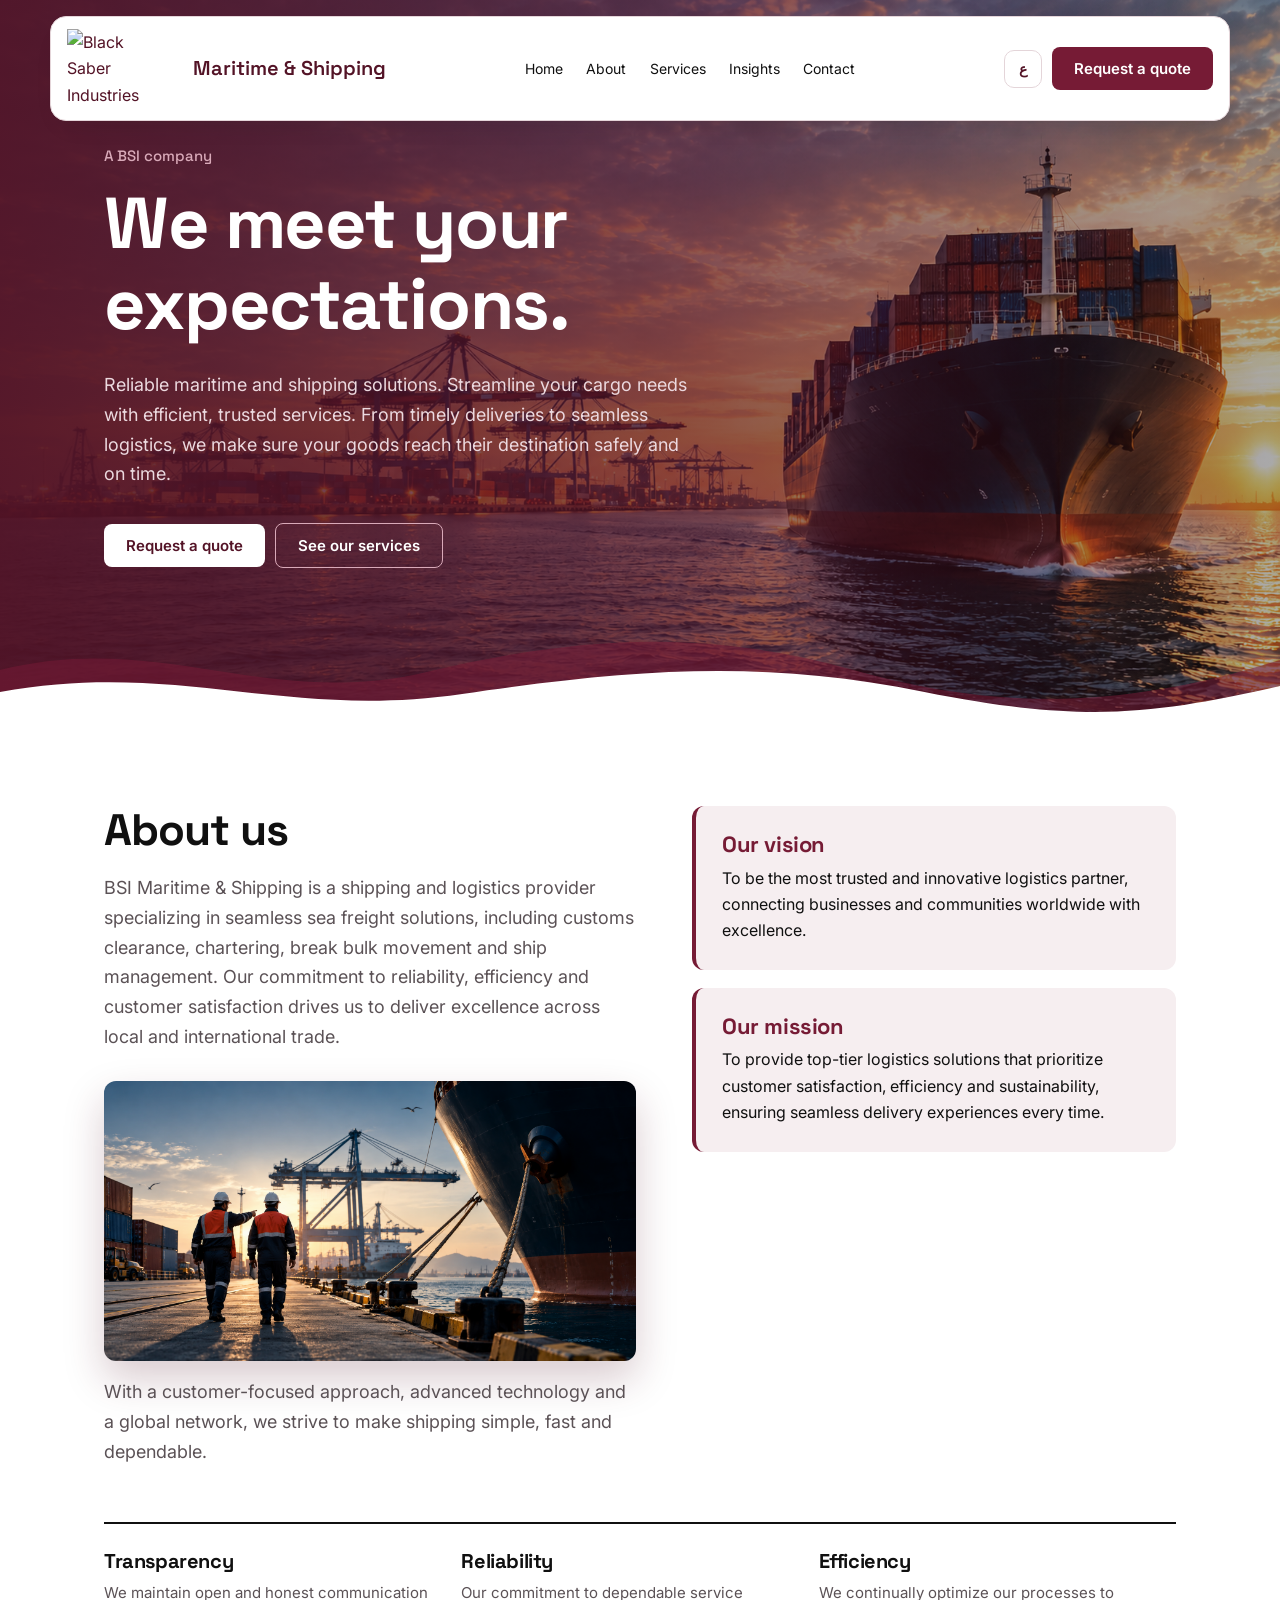
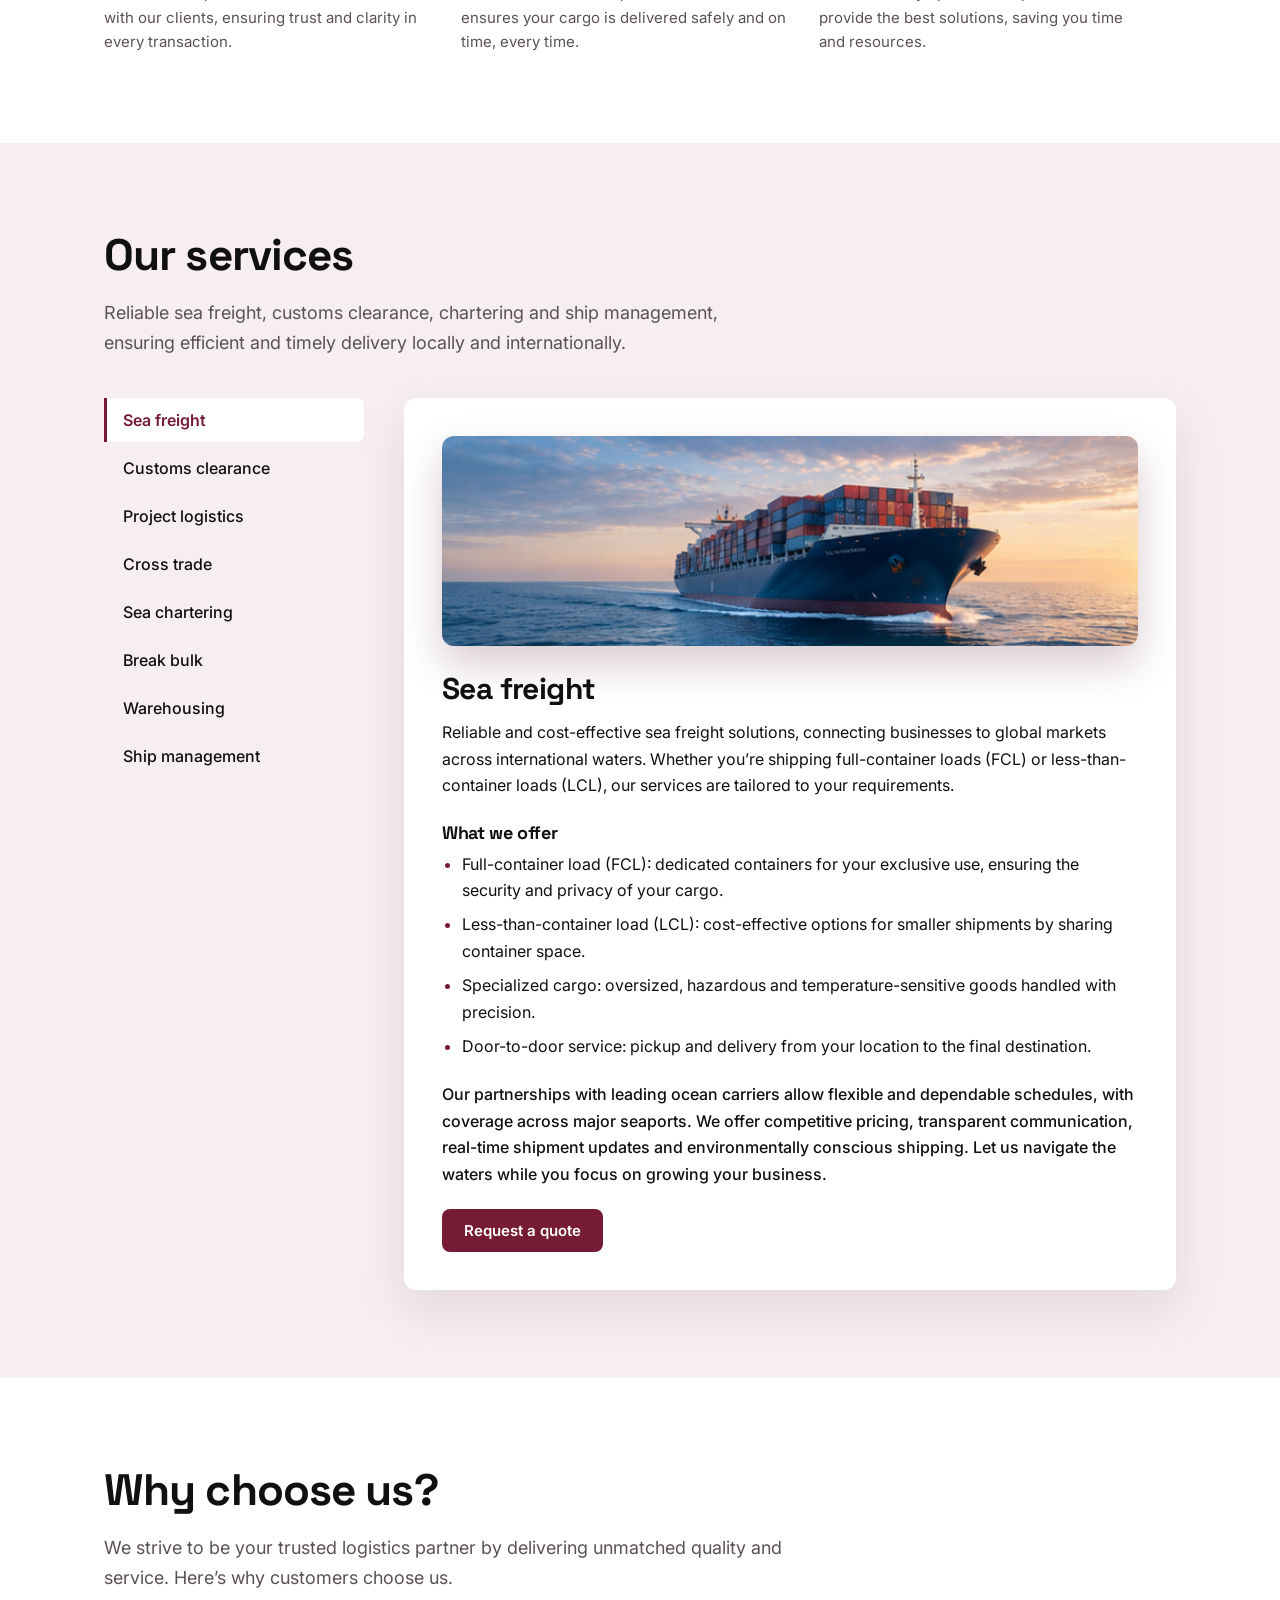
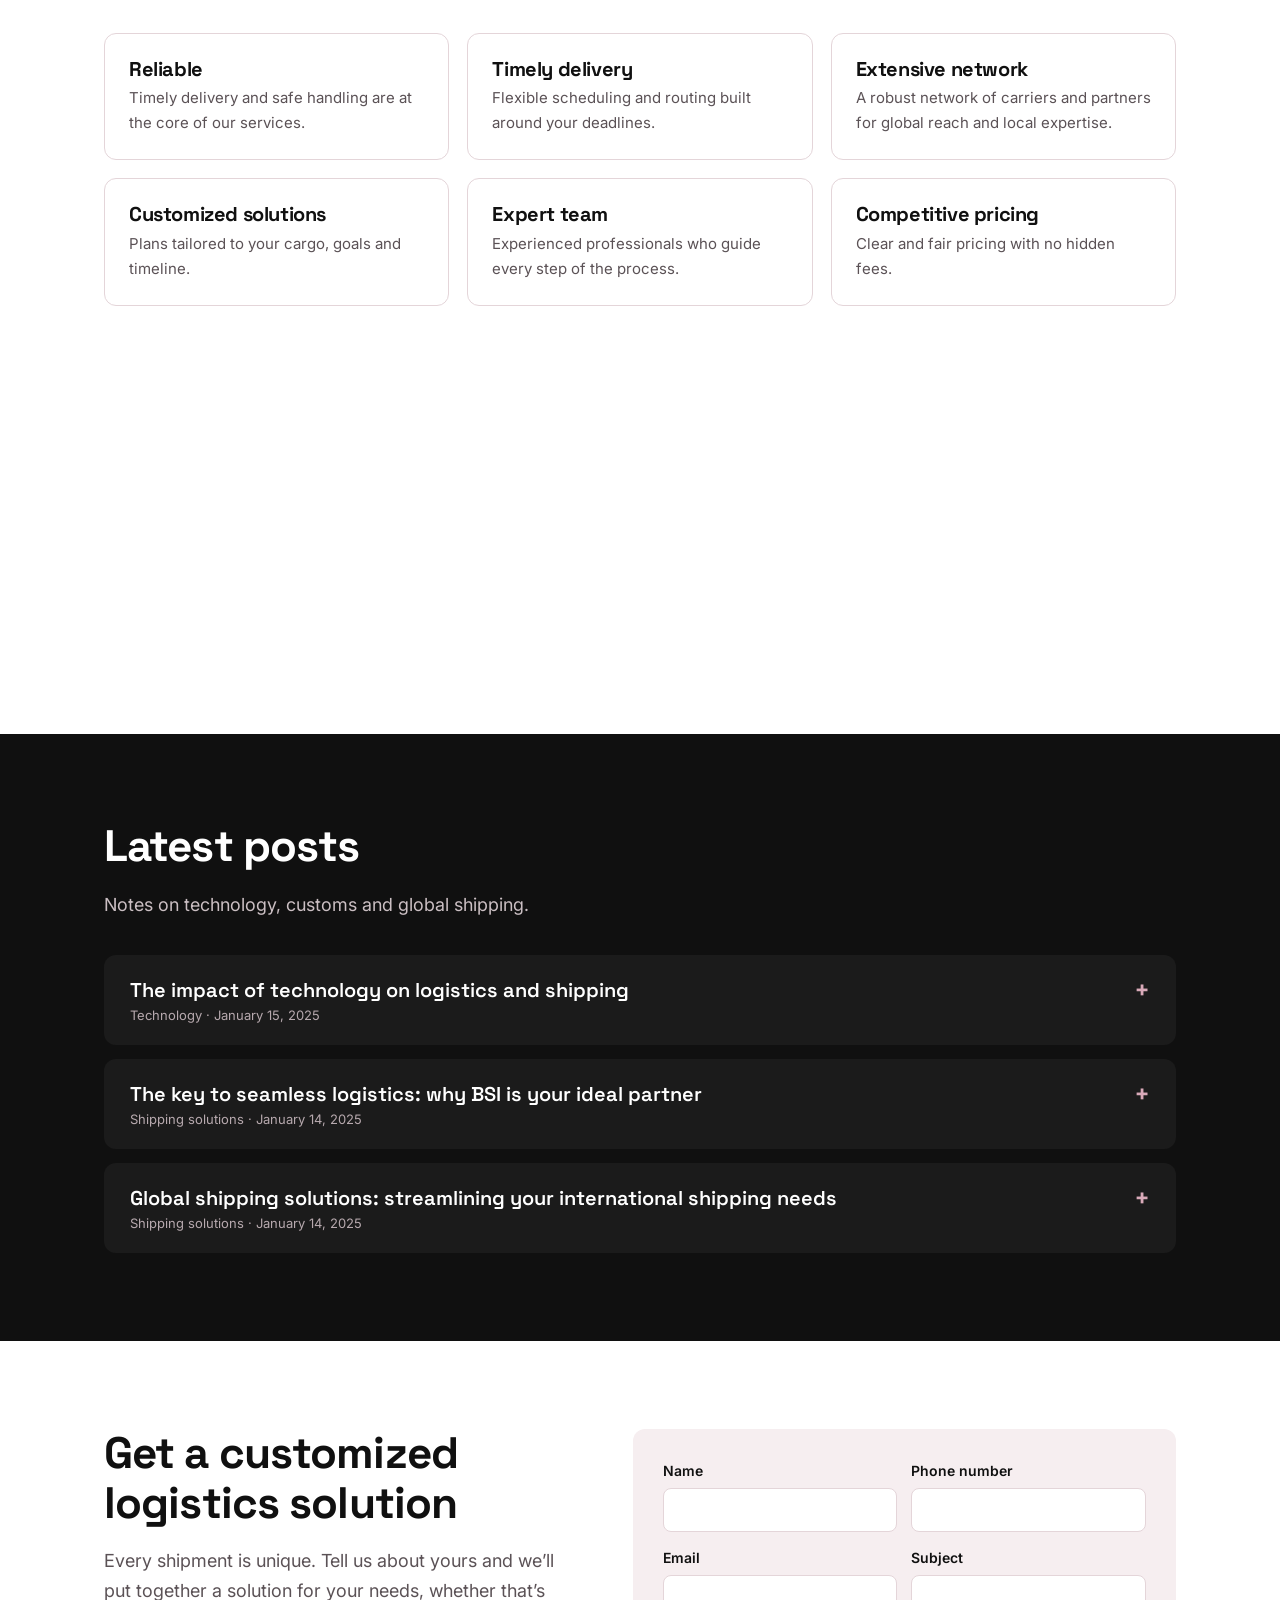
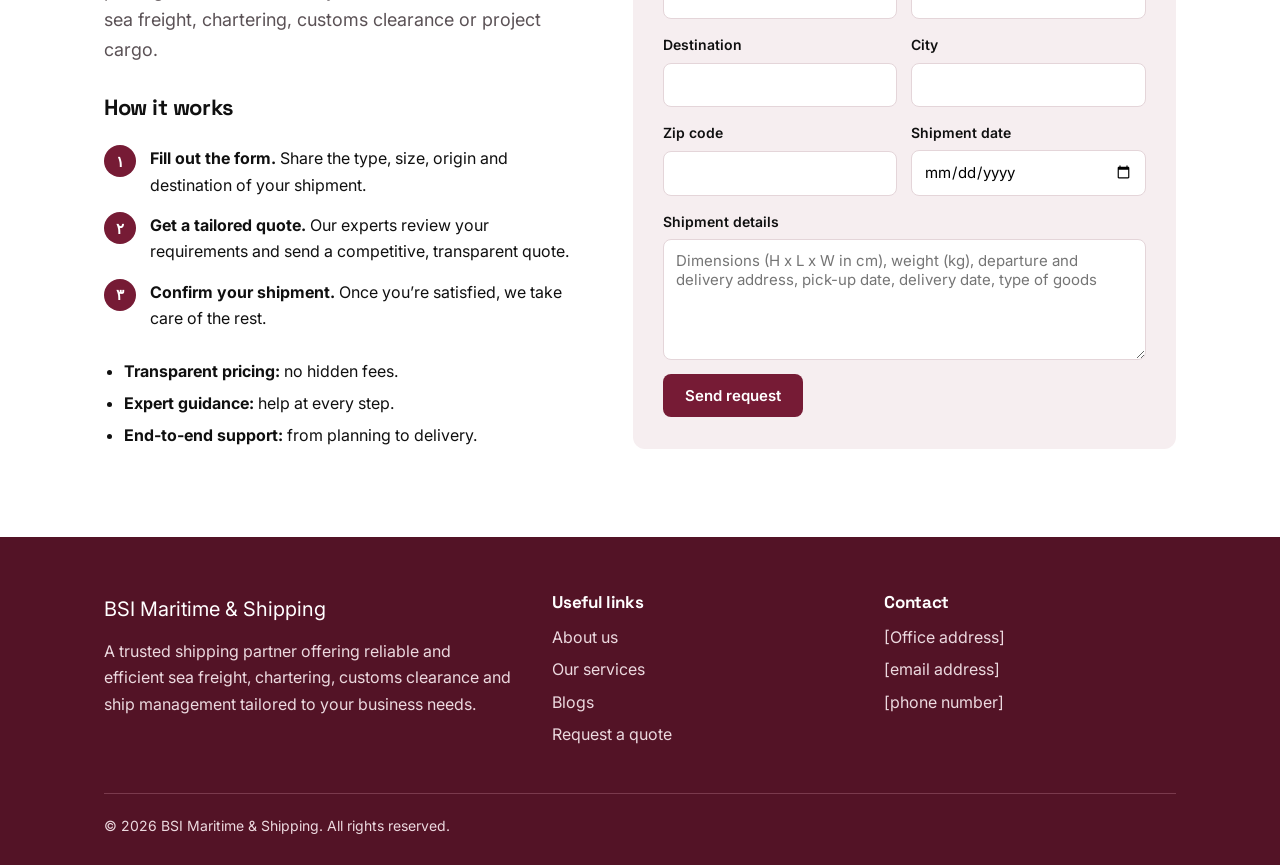
==== commit 2d8da0f2: "added images to the maritime page" ====
--- a/maritime.html
+++ b/maritime.html
@@ -9,7 +9,7 @@
 <link rel="preconnect" href="https://fonts.gstatic.com" crossorigin>
 <link href="https://fonts.googleapis.com/css2?family=Inter:wght@400;500;600&family=Space+Grotesk:wght@500;600;700&display=swap" rel="stylesheet">
 <style>
-:root{--primary:#761B35;--deep:#531326;--ink:#101010;--bg:#fff;--tint:#f6eef0;--line:#e4d5d9;--muted:#5b5256;--r:12px;--b:8px;--img-hero:url(assets/horse-background.jpg);--img-about:url(assets/horse-background.jpg);--img-service:url(assets/horse-background.jpg);--img-band:url(assets/horse-background.jpg)}
+:root{--primary:#761B35;--deep:#531326;--ink:#101010;--bg:#fff;--tint:#f6eef0;--line:#e4d5d9;--muted:#5b5256;--r:12px;--b:8px;--img-hero:url(assets/Maritime-Hero.png);--img-about:url(assets/maritime-about.png);--img-service:url(assets/horse-background.jpg);--img-band:url(assets/maritime-band.png)}
 *{box-sizing:border-box;margin:0;padding:0}
 html{scroll-behavior:smooth;scroll-padding-top:76px}
 body{font:16px/1.65 Inter,sans-serif;color:var(--ink);background:var(--bg)}
@@ -63,6 +63,7 @@
   font-weight: 600;
   color: var(--deep);
   white-space: nowrap;
+  transform: translateX(5%);
 }
 
 .pill {
@@ -342,7 +343,7 @@
 .quote{display:grid;grid-template-columns:1fr 1.15fr;gap:56px}
 .steps{margin-top:26px;display:grid;gap:14px;counter-reset:s}
 .steps li{list-style:none;counter-increment:s;padding-left:46px;position:relative}
-.steps li::before{content:counter(s);position:absolute;left:0;top:0;width:32px;height:32px;border-radius:50%;background:var(--primary);color:#fff;display:grid;place-items:center;font:600 15px 'Space Grotesk',sans-serif}
+.steps li::before{content: counter(s, arabic-indic);position:absolute;left:0;top:0;width:32px;height:32px;border-radius:50%;background:var(--primary);color:#fff;display:grid;place-items:center;font:600 15px 'Space Grotesk',sans-serif}
 form{display:grid;grid-template-columns:1fr 1fr;gap:14px;background:var(--tint);padding:30px;border-radius:var(--r)}
 form label{display:grid;gap:5px;font-size:14px;font-weight:600}
 form .full{grid-column:1/-1}
@@ -360,8 +361,8 @@
 #bar{position:fixed;top:0;left:0;right:0;height:3px;background:var(--primary);transform:scaleX(0);transform-origin:left;z-index:30}
 header{transition:box-shadow .3s}
 header.on{box-shadow:0 6px 24px rgba(16,16,16,.08)}
-nav a:not(.btn)::after{content:'';position:absolute;left:0;bottom:-6px;height:2px;width:100%;background:var(--primary);transform:scaleX(0);transform-origin:left;transition:transform .3s}
-nav a:not(.btn):hover::after{transform:scaleX(1)}
+.pill > div > a::after{content:'';position:absolute;left:0;bottom:-6px;height:2px;width:100%;background:var(--primary);transform:scaleX(0);transform-origin:left;transition:transform .3s}
+.pill > div > a:hover::after{transform:scaleX(1)}
 .hero::before{content:'';position:absolute;inset:0;z-index:-1;background:linear-gradient(90deg,rgba(83,19,38,.94) 0%,rgba(83,19,38,.65) 55%,rgba(16,16,16,.35) 100%),var(--img-hero) center/cover;animation:zoom 24s ease-out forwards}
 .hero .wrap{position:relative}
 .waves{z-index:1}
@@ -517,10 +518,71 @@
   }
 }
 @media(prefers-reduced-motion:reduce){html{scroll-behavior:auto}}
+/* Custom maroon cursor */
+@media (hover: hover) and (pointer: fine) {
+  body {
+    cursor: none;
+  }
+
+  body a,
+  body button,
+  body input,
+  body select,
+  body textarea,
+  body summary {
+    cursor: none;
+  }
+
+  #cur {
+    position: fixed;
+    top: 0;
+    left: 0;
+    width: 14px;
+    height: 14px;
+    background: #761B35;
+    border-radius: 50%;
+    pointer-events: none;
+    z-index: 99999;
+    transform: translate(-50%, -50%);
+    transition: width 0.2s ease, height 0.2s ease,
+                opacity 0.2s ease;
+    opacity: 0;
+  }
+
+  #cur.visible {
+    opacity: 1;
+  }
+
+  #cur.big {
+    width: 32px;
+    height: 32px;
+  }
+
+  body.native-cursor,
+  body.native-cursor a,
+  body.native-cursor button,
+  body.native-cursor input,
+  body.native-cursor select,
+  body.native-cursor textarea,
+  body.native-cursor summary {
+    cursor: auto;
+  }
+
+  body.native-cursor #cur {
+    opacity: 0;
+  }
+}
+
+@media (hover: none), (pointer: coarse) {
+  #cur {
+    display: none;
+  }
+}
 </style>
 </head>
 <body>
 <div id="bar"></div>
+<div id="cur" aria-hidden="true"></div>
 
 <nav aria-label="Main navigation">
   <div class="wrap">
@@ -684,34 +746,34 @@
 const S=[
 ["Sea freight","Reliable and cost-effective sea freight solutions, connecting businesses to global markets across international waters. Whether you’re shipping full-container loads (FCL) or less-than-container loads (LCL), our services are tailored to your requirements.",
 ["Full-container load (FCL): dedicated containers for your exclusive use, ensuring the security and privacy of your cargo.","Less-than-container load (LCL): cost-effective options for smaller shipments by sharing container space.","Specialized cargo: oversized, hazardous and temperature-sensitive goods handled with precision.","Door-to-door service: pickup and delivery from your location to the final destination."],
-"Our partnerships with leading ocean carriers allow flexible and dependable schedules, with coverage across major seaports. We offer competitive pricing, transparent communication, real-time shipment updates and environmentally conscious shipping. Let us navigate the waters while you focus on growing your business."],
+"Our partnerships with leading ocean carriers allow flexible and dependable schedules, with coverage across major seaports. We offer competitive pricing, transparent communication, real-time shipment updates and environmentally conscious shipping. Let us navigate the waters while you focus on growing your business.","assets/Sea-Freight.png"],
 ["Customs clearance","Our expert team ensures your shipments clear customs quickly, efficiently and in full compliance with regulatory requirements.",
 ["Documentation preparation: bills of lading, commercial invoices and customs declarations.","Regulatory compliance: the latest customs rules and import/export regulations.","Duty and tax calculations: precise estimates and managed payments.","Cargo classification: proper classification to avoid delays and optimize duties."],
-"Real-time status updates, a lower risk of penalties and a streamlined import/export process, with expert advice on international trade rules."],
+"Real-time status updates, a lower risk of penalties and a streamlined import/export process, with expert advice on international trade rules.","assets/Customs-clearance.png"],
 ["Project logistics","End-to-end solutions for complex, large-scale construction, energy, infrastructure and industrial projects, with seamless coordination of every logistical detail.",
 ["Logistics planning: route optimization and risk assessment.","Specialized transport: heavy-duty equipment for oversized and heavy cargo.","Multimodal solutions: integrated freight for cost-effective, timely delivery.","On-site coordination: experienced personnel overseeing operations."],
-"We serve construction, energy and power, oil and gas, infrastructure development and mining, with dedicated project managers for clear communication."],
+"We serve construction, energy and power, oil and gas, infrastructure development and mining, with dedicated project managers for clear communication.","assets/Project-logistics.png"],
 ["Cross trade","Seamless international shipments between two countries without the cargo passing through the country of the trading company.",
 ["Global network of partners and agents in key trade hubs.","Multimodal shipping for cost-effective, timely delivery.","Documentation management: bills of lading, customs paperwork and certificates of origin.","Real-time tracking and end-to-end coordination from pickup to delivery."],
-"We serve retail and e-commerce, manufacturing, energy and resources, and pharmaceuticals, with efficient routing, secure handling and regulatory compliance."],
+"We serve retail and e-commerce, manufacturing, energy and resources, and pharmaceuticals, with efficient routing, secure handling and regulatory compliance.","assets/Cross-trade.png"],
 ["Sea chartering","Speed, flexibility and efficiency for large-scale and specialized shipments, from oversized equipment to high-volume cargo.",
 ["Full charter services: dedicated vessels for high-volume cargo.","Project cargo: heavy and oversized equipment for infrastructure and energy projects.","Breakbulk shipping: non-containerized goods moved safely and efficiently.","Route optimization: planning to minimize transit times and cost."],
-"Charter plans are tailored to your cargo, with an experienced team and clear updates from planning to final delivery. We support energy and infrastructure, pharmaceuticals, retail and consumer goods, and automotive."],
+"Charter plans are tailored to your cargo, with an experienced team and clear updates from planning to final delivery. We support energy and infrastructure, pharmaceuticals, retail and consumer goods, and automotive.","assets/Sea-chartering.png"],
 ["Break bulk","Transport of oversized, heavy or irregularly shaped cargo that cannot fit into standard containers, such as machinery, construction materials and industrial equipment.",
 ["Custom handling: strategies for loading, unloading and securing non-standard cargo.","Specialized equipment: advanced lifting tools, flatbeds and open-deck carriers.","Port-to-destination services: coordination from port handling to delivery.","Compliance with international shipping standards and local customs requirements."],
-"Our experienced professionals minimize risk and keep your cargo safe, with efficient, cost-effective solutions tailored to your needs."],
+"Our experienced professionals minimize risk and keep your cargo safe, with efficient, cost-effective solutions tailored to your needs.","assets/Break-Bulk.png"],
 ["Warehousing","Secure, strategically located warehousing for short-term or long-term storage of a variety of cargo types.",
 ["Secure storage: 24/7 surveillance and advanced security measures.","Temperature-controlled facilities for perishables and pharmaceuticals.","Inventory management: accurate tracking and real-time visibility.","Order fulfillment, cross-docking, packaging and labeling, kitting and assembly."],
-"Let us take care of your inventory while you focus on growing your business."],
+"Let us take care of your inventory while you focus on growing your business.","assets/Warehousing.png"],
 ["Ship management","A global provider of ship management services, working closely with shipowners out of a deep passion for ships and the maritime industry.",
 ["Ship management, crew management and technical services.","Expertise across all types and sizes of vessels.","An approach built on transparency, open communication and trust."],
-"We set the benchmark for ship management and never compromise on quality, which is what defines our partnerships with clients worldwide."]
+"We set the benchmark for ship management and never compromise on quality, which is what defines our partnerships with clients worldwide.","assets/Ship-Management.png"]
 ];
 const tabs=document.getElementById('tabs'),panel=document.getElementById('panel');
 function show(i){
  [...tabs.children].forEach((b,j)=>b.setAttribute('aria-selected',j===i));
  const s=S[i];
- swap();panel.innerHTML='<div class="ph" role="img" aria-label="Placeholder image" style="background-image:var(--img-service);height:210px;margin-bottom:26px"></div><h3>'+s[0]+'</h3><p>'+s[1]+'</p><h4>What we offer</h4><ul>'+s[2].map(x=>'<li>'+x+'</li>').join('')+'</ul><p class="close">'+s[3]+'</p><p style="margin-top:22px"><a class="btn" href="#quote">Request a quote</a></p>';
+ swap();panel.innerHTML='<div class="ph" role="img" aria-label="'+s[0]+' image" style="background-image:url(\''+s[4]+'\');height:210px;margin-bottom:26px"></div><h3>'+s[0]+'</h3><p>'+s[1]+'</p><h4>What we offer</h4><ul>'+s[2].map(x=>'<li>'+x+'</li>').join('')+'</ul><p class="close">'+s[3]+'</p><p style="margin-top:22px"><a class="btn" href="#quote">Request a quote</a></p>';
 }
 S.forEach((s,i)=>{const b=document.createElement('button');b.type='button';b.role='tab';b.textContent=s[0];b.onclick=()=>show(i);tabs.appendChild(b)});
 function swap(){panel.classList.remove('swap');void panel.offsetWidth;panel.classList.add('swap')}
@@ -797,6 +859,18 @@
       }
     }
 
+       document.querySelectorAll("input, textarea").forEach((el) => {
+        if (!el.dataset.originalPlaceholder) {
+            el.dataset.originalPlaceholder = el.placeholder;
+        }
+
+        const original = el.dataset.originalPlaceholder;
+        el.placeholder =
+            language === "ar"
+            ? (translations[original.trim()] || original)
+            : original;
+    });
+
     document.documentElement.lang = language;
     document.documentElement.dir = language === "ar" ? "rtl" : "ltr";
 
@@ -833,7 +907,35 @@
     subtree: true
   });
 })();
-
+(() => {
+  const cur = document.getElementById("cur");
+  if (!cur || matchMedia("(hover: none), (pointer: coarse)").matches) return;
+
+  const nativeCursorTargets =
+    'a[href],button:not(:disabled),[role="button"],' +
+    'input:not(:disabled),select:not(:disabled),' +
+    'textarea:not(:disabled),summary,iframe.reach-map-frame';
+
+  document.addEventListener("pointermove", (e) => {
+    cur.style.left = e.clientX + "px";
+    cur.style.top = e.clientY + "px";
+    cur.classList.add("visible");
+  });
+
+  document.addEventListener("pointerover", (e) => {
+    const target = e.target.closest?.(nativeCursorTargets);
+    document.body.classList.toggle("native-cursor", !!target);
+    cur.classList.toggle("big", !!target);
+  });
+
+  document.addEventListener("pointerleave", () => {
+    cur.classList.remove("visible");
+  });
+
+  document.addEventListener("pointerenter", () => {
+    cur.classList.add("visible");
+  });
+})();
 </script>
 </body>
 </html>
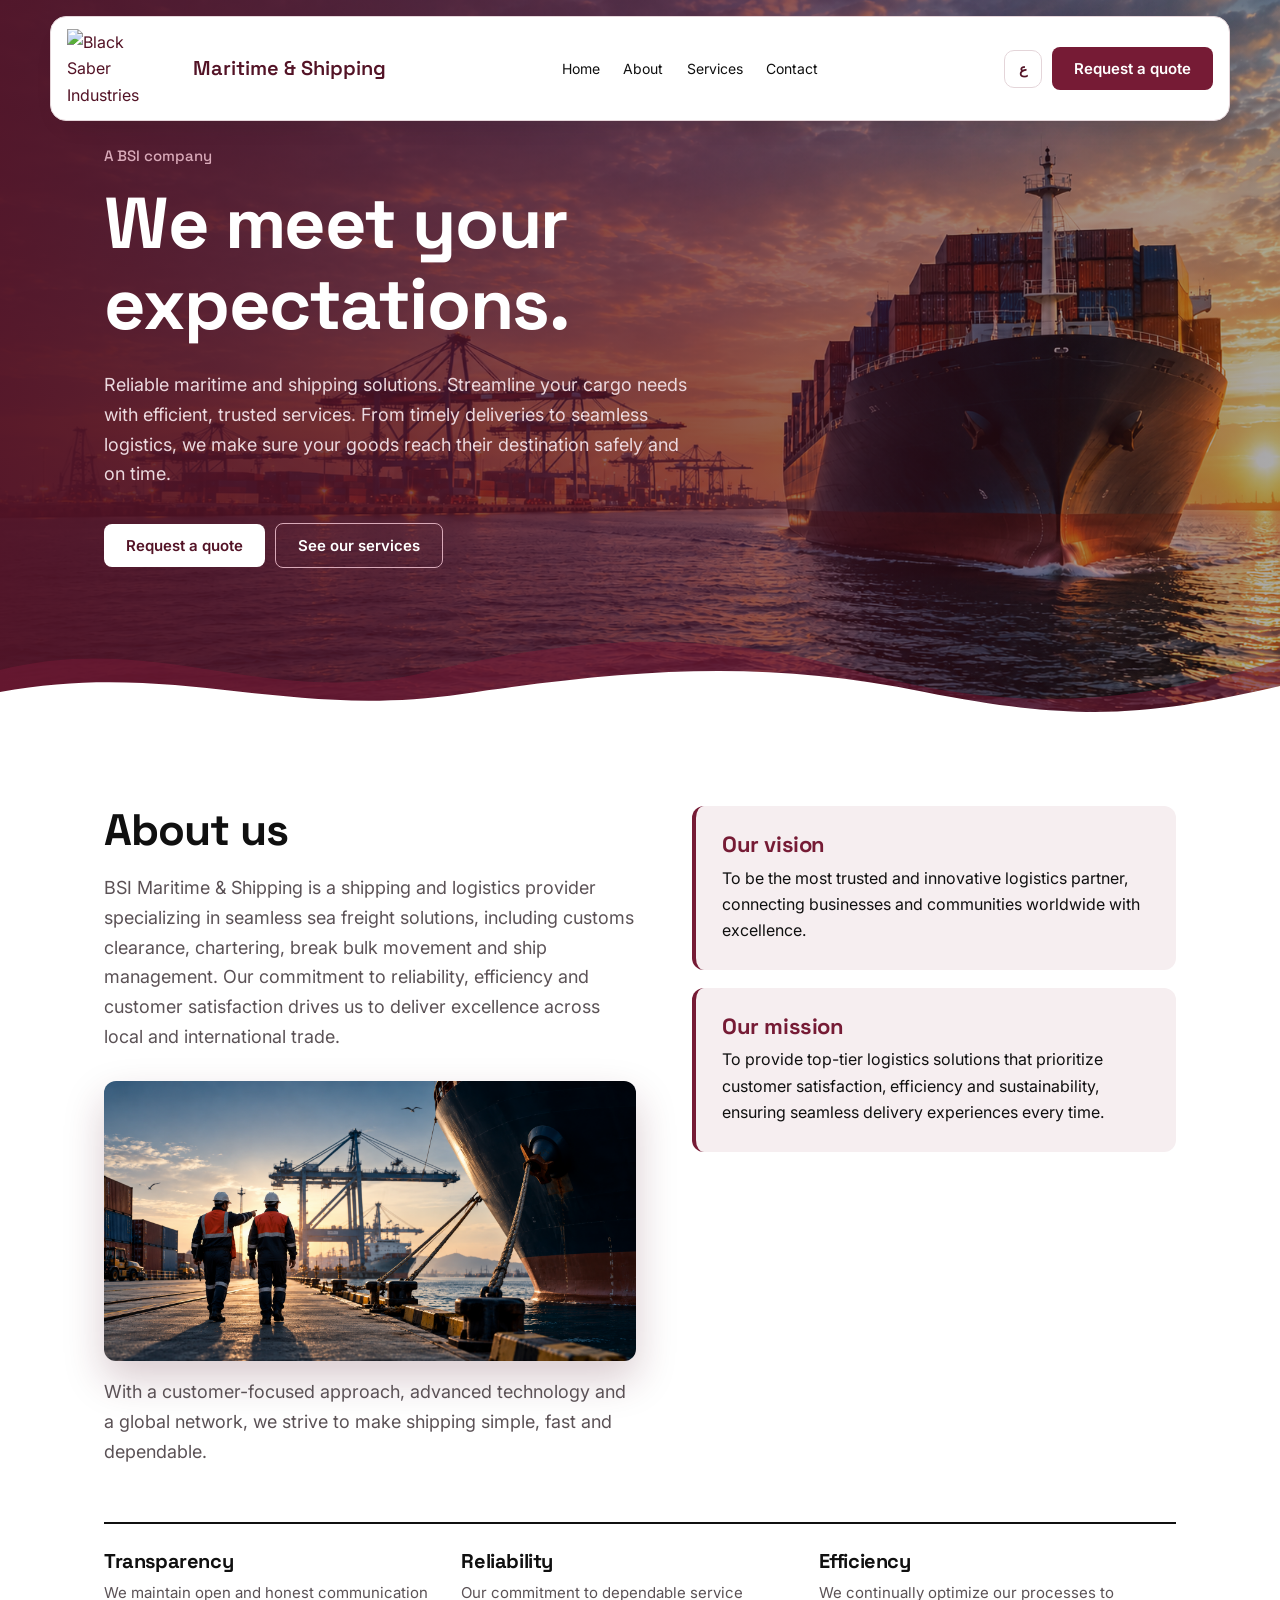
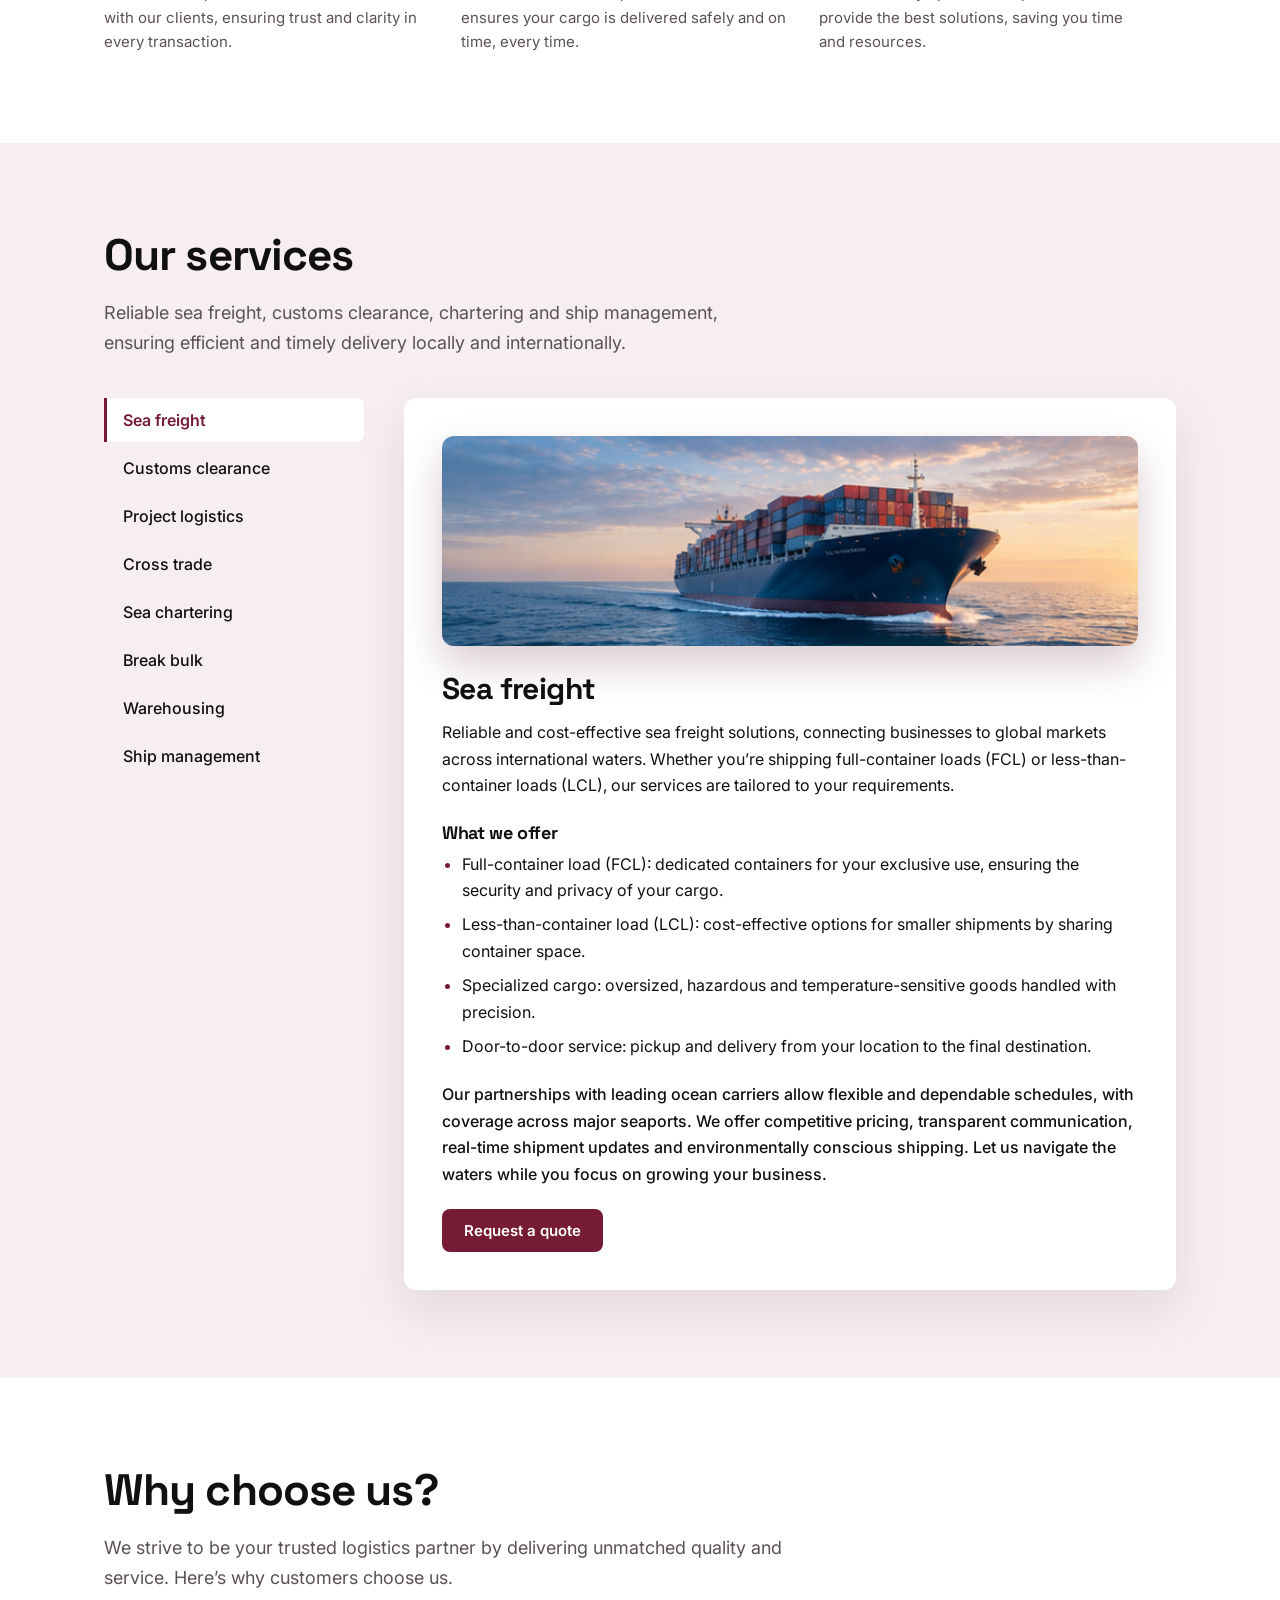
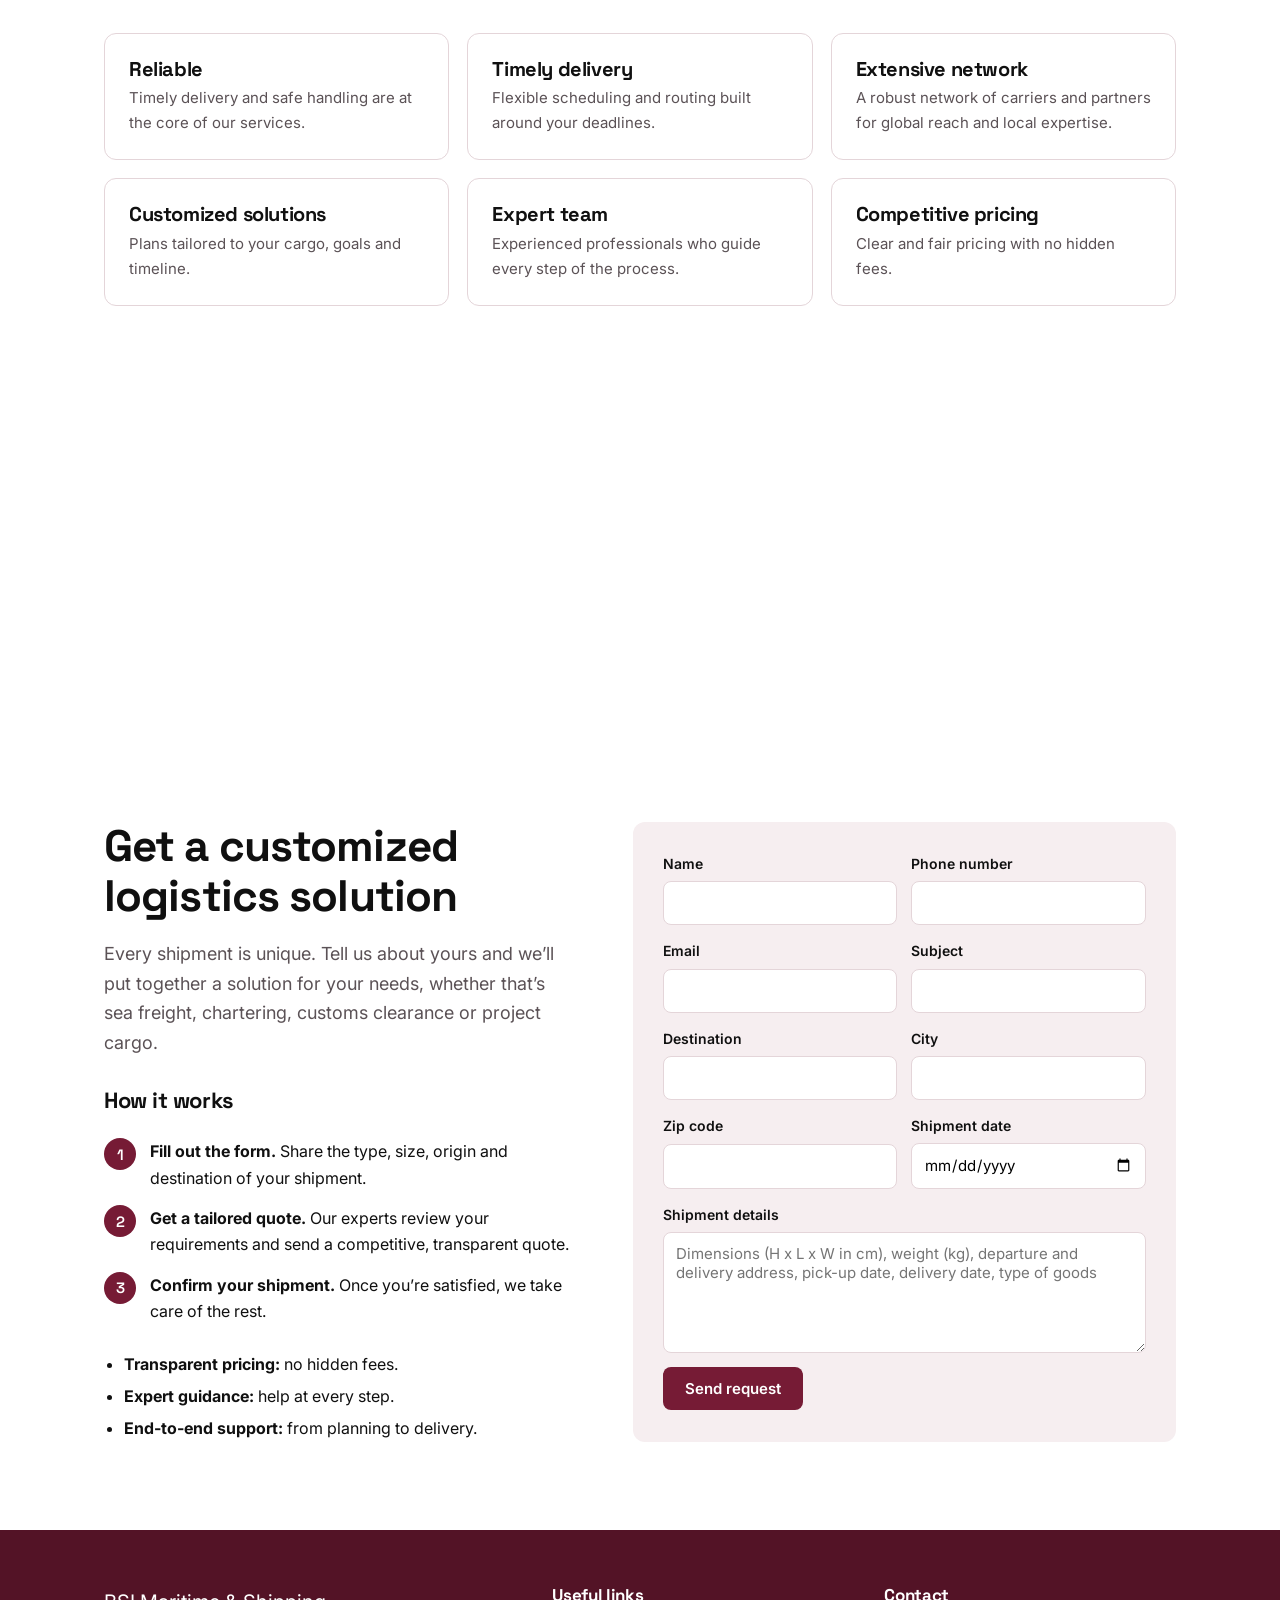
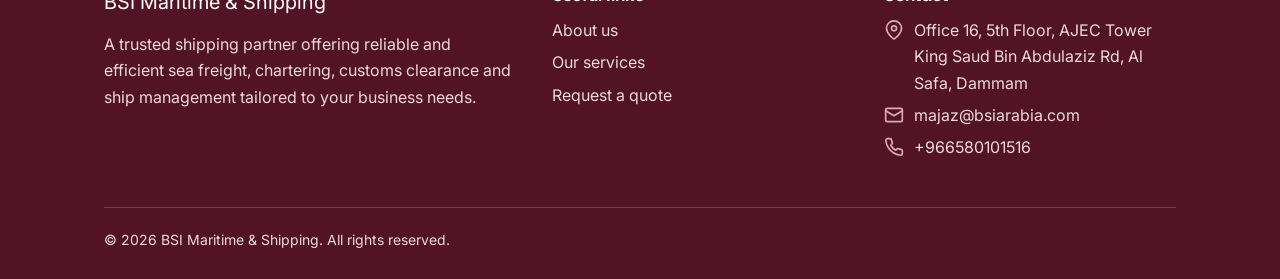
==== commit bb95f74e: "added contact details" ====
--- a/maritime.html
+++ b/maritime.html
@@ -328,8 +328,6 @@
 .why div{border:1px solid var(--line);border-radius:var(--r);padding:24px}
 .why h3{font-size:20px;margin-bottom:6px}
 .why p{font-size:15px;color:var(--muted)}
-#insights{background:var(--ink);color:#fff}
-#insights .lead{color:#cbbfc3}
 .posts{display:grid;gap:14px;margin-top:36px}
 details{background:#1b1b1b;border-radius:var(--r);padding:22px 26px}
 summary{cursor:pointer;font:600 20px 'Space Grotesk',sans-serif;list-style:none;display:flex;justify-content:space-between;gap:18px}
@@ -343,7 +341,48 @@
 .quote{display:grid;grid-template-columns:1fr 1.15fr;gap:56px}
 .steps{margin-top:26px;display:grid;gap:14px;counter-reset:s}
 .steps li{list-style:none;counter-increment:s;padding-left:46px;position:relative}
-.steps li::before{content: counter(s, arabic-indic);position:absolute;left:0;top:0;width:32px;height:32px;border-radius:50%;background:var(--primary);color:#fff;display:grid;place-items:center;font:600 15px 'Space Grotesk',sans-serif}
+.steps li::before {
+  content: counter(s, decimal);
+  position: absolute;
+  left: 0;
+  top: 0;
+  width: 32px;
+  height: 32px;
+  border-radius: 50%;
+  background: var(--primary);
+  color: #fff;
+  display: grid;
+  place-items: center;
+  font: 600 15px 'Space Grotesk', sans-serif;
+}
+/* Arabic RTL layout for numbered steps */
+html[lang="ar"] .steps {
+  direction: rtl;
+}
+
+html[lang="ar"] .steps li {
+  direction: rtl;
+  text-align: right;
+  padding-left: 0;
+  padding-right: 46px;
+}
+
+html[lang="ar"] .steps li::before {
+  content: counter(s, arabic-indic);
+  left: auto;
+  right: 0;
+}
+
+/* Keep English numbered steps left-aligned */
+html[lang="en"] .steps {
+  direction: ltr;
+}
+
+html[lang="en"] .steps li {
+  text-align: left;
+  padding-left: 46px;
+  padding-right: 0;
+}
 form{display:grid;grid-template-columns:1fr 1fr;gap:14px;background:var(--tint);padding:30px;border-radius:var(--r)}
 form label{display:grid;gap:5px;font-size:14px;font-weight:600}
 form .full{grid-column:1/-1}
@@ -356,7 +395,10 @@
 footer a{color:#ecd9df;display:block;margin-bottom:6px;text-decoration:none}
 footer a:hover{color:#fff}
 footer .fine{margin-top:40px;padding-top:20px;border-top:1px solid #7a3a4d;font-size:14px}
-
+/* Footer contact icons */
+footer a.ci{display:flex;align-items:flex-start;gap:10px}
+footer a.ci svg{flex:none;width:20px;height:20px;margin-top:3px;color:#d9aab9;transition:color .25s}
+footer a.ci:hover svg{color:#fff}
 /* motion + polish */
 #bar{position:fixed;top:0;left:0;right:0;height:3px;background:var(--primary);transform:scaleX(0);transform-origin:left;z-index:30}
 header{transition:box-shadow .3s}
@@ -595,7 +637,6 @@
       <div><a href="#top">Home</a></div>
       <div><a href="#about">About</a></div>
       <div><a href="#services">Services</a></div>
-      <div><a href="#insights">Insights</a></div>
       <div><a href="#contact">Contact</a></div>
     </div>
     <div class="nr">
@@ -614,7 +655,6 @@
       <a href="#top">Home</a>
       <a href="#about">About</a>
       <a href="#services">Services</a>
-      <a href="#insights">Insights</a>
       <a href="#contact">Contact</a>
       <a href="#quote">Request a quote</a>
     </div>
@@ -672,38 +712,6 @@
 </div></div></section>
 
 <div class="band"><h2>Let us navigate the waters while you focus on growing your business.</h2></div>
-
-<section id="insights"><div class="wrap">
-<h2>Latest posts</h2>
-<p class="lead">Notes on technology, customs and global shipping.</p>
-<div class="posts">
-<details><summary><span>The impact of technology on logistics and shipping<small>Technology · January 15, 2025</small></span></summary><div class="body">
-<p>Saudi Arabia’s logistics and shipping sector is transforming due to rapid technological advancements and Vision 2030’s ambitious goals. This initiative aims to diversify the economy, reducing oil dependence and positioning the Kingdom as a global logistics hub.</p>
-<h4>Key technological drivers</h4>
-<ul><li><b>Digital logistics platforms:</b> real-time visibility, better tracking, optimized routing and improved inventory management.</li>
-<li><b>Blockchain:</b> a secure, transparent record of each step that reduces fraud and paperwork and streamlines customs.</li>
-<li><b>Internet of Things:</b> sensors and GPS trackers report the location and condition of goods in transit.</li>
-<li><b>Automation:</b> robotics, AGVs and automated storage speed up warehouse operations and port handling.</li></ul>
-<h4>Conclusion</h4>
-<p>Technology is driving significant improvements in efficiency, transparency and sustainability. Advanced tools like blockchain, IoT and automation will play an increasingly critical role in establishing the Kingdom as a leading global logistics hub.</p></div></details>
-
-<details><summary><span>The key to seamless logistics: why BSI is your ideal partner<small>Shipping solutions · January 14, 2025</small></span></summary><div class="body">
-<p>Efficient logistics is the backbone of every successful business. Whether you’re a small enterprise or a large corporation, a reliable logistics partner makes the difference.</p>
-<h4>Simplified customs clearance</h4>
-<p>Our customs clearance experts handle the documentation and compliance requirements, so your goods clear customs quickly and without hassle.</p>
-<h4>Specialized logistics for unique needs</h4>
-<p>We handle unique and complex cargo, including oversized freight and heavy equipment, with customized solutions for the most challenging requirements.</p>
-<h4>Why choose us</h4>
-<ul><li><b>Extensive network:</b> global reach and local expertise.</li><li><b>Reliability:</b> timely delivery and safe handling.</li><li><b>Technology-driven:</b> real-time shipment updates.</li><li><b>Customer-centric:</b> personalized support and tailored solutions.</li></ul></div></details>
-
-<details><summary><span>Global shipping solutions: streamlining your international shipping needs<small>Shipping solutions · January 14, 2025</small></span></summary><div class="body">
-<p>Businesses increasingly rely on international shipping to expand their reach. Global shipping solutions combine three services:</p>
-<ul><li><b>International freight forwarding:</b> choosing the right mode, optimizing routes, selecting carriers and managing documentation.</li>
-<li><b>Customs brokerage:</b> classifying goods, paying duties and taxes, preparing declarations and keeping up with changing regulations.</li>
-<li><b>End-to-end logistics:</b> sourcing, warehousing, inventory management, delivery and returns in one place.</li></ul>
-<h4>How we streamline your shipping</h4>
-<ul><li>Customized solutions for small packages or large freight.</li><li>A global network of trusted partners.</li><li>Real-time tracking for transparency and control.</li><li>Accurate customs documentation and open communication.</li></ul></div></details>
-</div></div></section>
 
 <section id="quote"><div class="wrap quote">
 <div>
@@ -735,8 +743,14 @@
 <div class="cols">
 <div><a class="brand" style="color:#fff;font-size:20px" href="#top">BSI Maritime &amp; Shipping</a>
 <p style="margin-top:12px;max-width:44ch">A trusted shipping partner offering reliable and efficient sea freight, chartering, customs clearance and ship management tailored to your business needs.</p></div>
-<div><h4>Useful links</h4><a href="#about">About us</a><a href="#services">Our services</a><a href="#insights">Blogs</a><a href="#quote">Request a quote</a></div>
-<div><h4>Contact</h4><a href="#">[Office address]</a><a href="mailto:info@example.com">[email address]</a><a href="tel:+000000000">[phone number]</a></div>
+<div><h4>Useful links</h4><a href="#about">About us</a><a href="#services">Our services</a><a href="#quote">Request a quote</a></div>
+<div><h4>Contact</h4>
+<a class="ci" href="#"><svg viewBox="0 0 24 24" fill="none" stroke="currentColor" stroke-width="2" stroke-linecap="round" stroke-linejoin="round" aria-hidden="true"><path d="M21 10c0 7-9 13-9 13s-9-6-9-13a9 9 0 0 1 18 0z"/><circle cx="12" cy="10" r="3"/></svg>Office 16, 5th Floor, AJEC Tower
+King Saud Bin Abdulaziz Rd,
+Al Safa, Dammam</a>
+<a class="ci" href="mailto:majaz@bsiarabia.com"><svg viewBox="0 0 24 24" fill="none" stroke="currentColor" stroke-width="2" stroke-linecap="round" stroke-linejoin="round" aria-hidden="true"><rect x="2" y="4" width="20" height="16" rx="2"/><path d="m22 7-10 6L2 7"/></svg>majaz@bsiarabia.com</a>
+<a class="ci" href="tel:+966580101516"><svg viewBox="0 0 24 24" fill="none" stroke="currentColor" stroke-width="2" stroke-linecap="round" stroke-linejoin="round" aria-hidden="true"><path d="M22 16.92v3a2 2 0 0 1-2.18 2 19.79 19.79 0 0 1-8.63-3.07 19.5 19.5 0 0 1-6-6 19.79 19.79 0 0 1-3.07-8.67A2 2 0 0 1 4.11 2h3a2 2 0 0 1 2 1.72c.127.96.361 1.903.7 2.81a2 2 0 0 1-.45 2.11L8.09 9.91a16 16 0 0 0 6 6l1.27-1.27a2 2 0 0 1 2.11-.45c.907.339 1.85.573 2.81.7A2 2 0 0 1 22 16.92z"/></svg>+966580101516</a>
+</div>
 </div>
 <p class="fine">© 2026 BSI Maritime &amp; Shipping. All rights reserved.</p>
 </div></footer>
